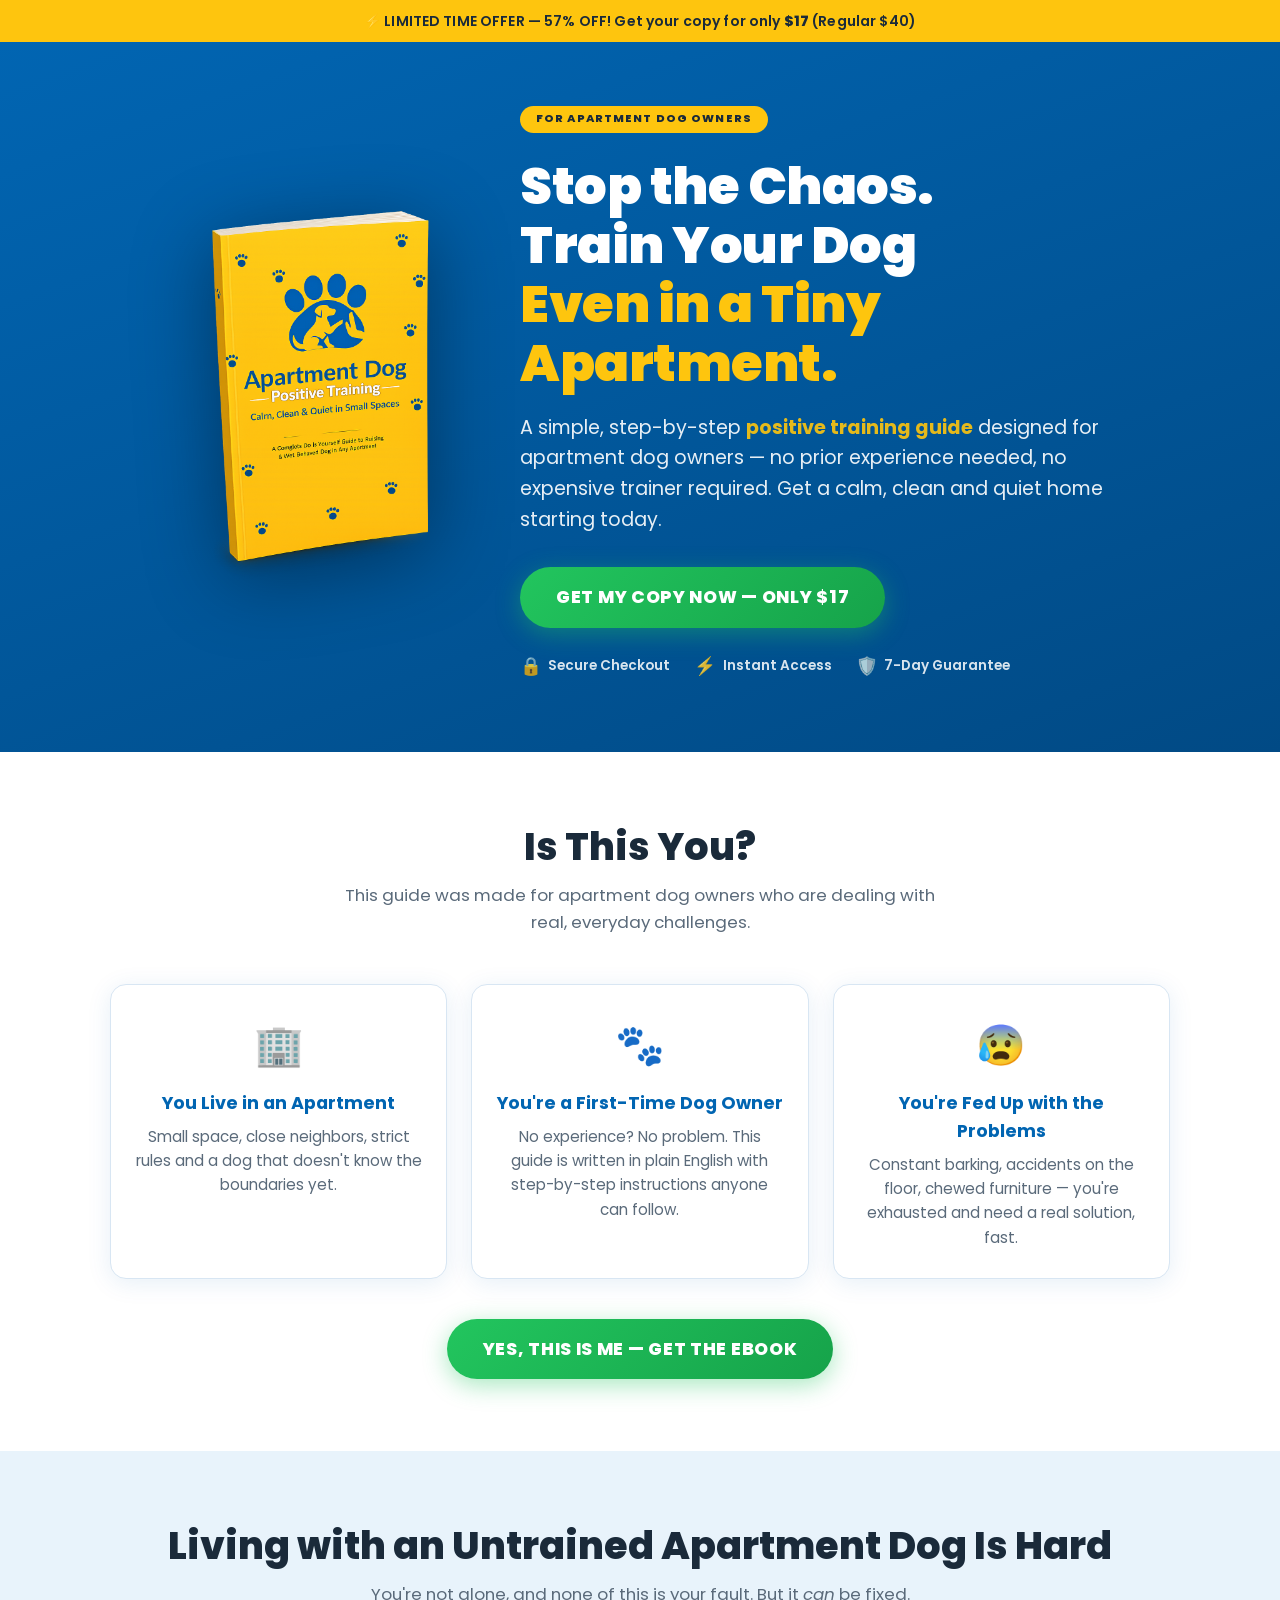
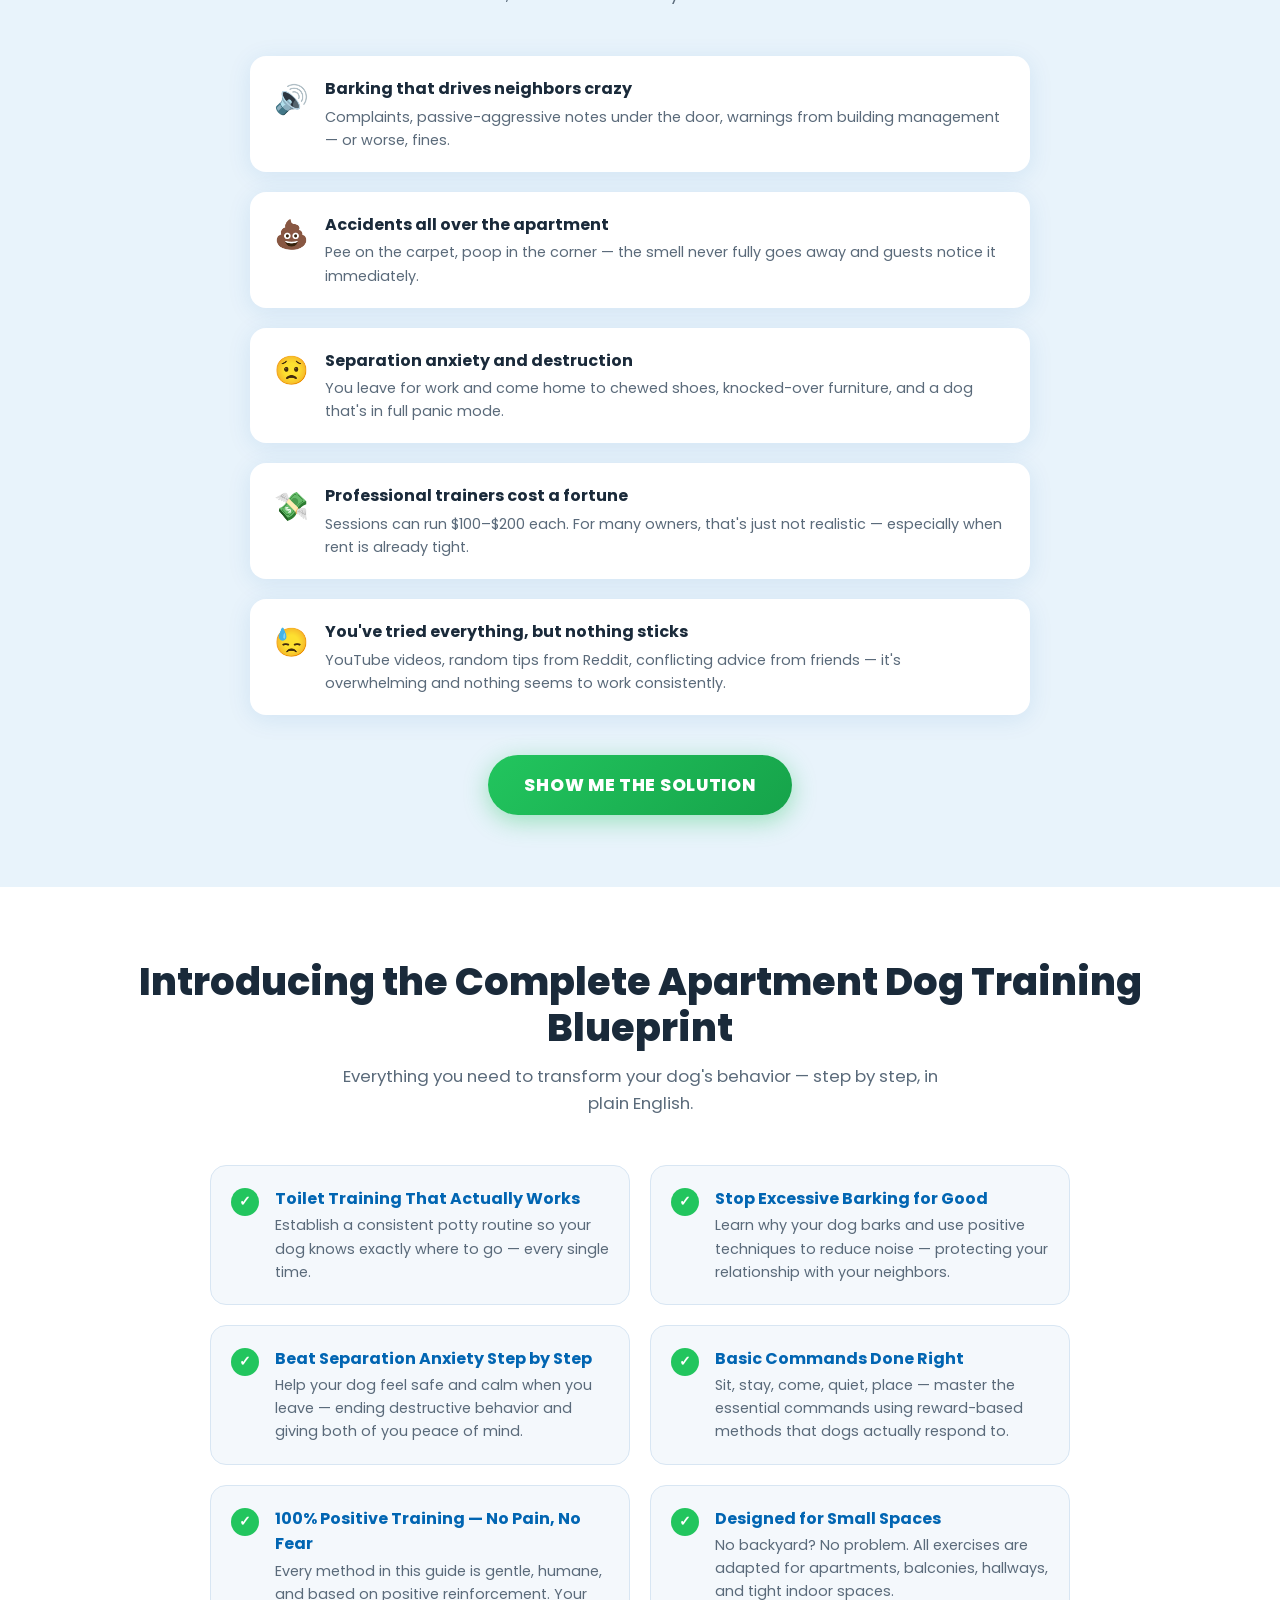
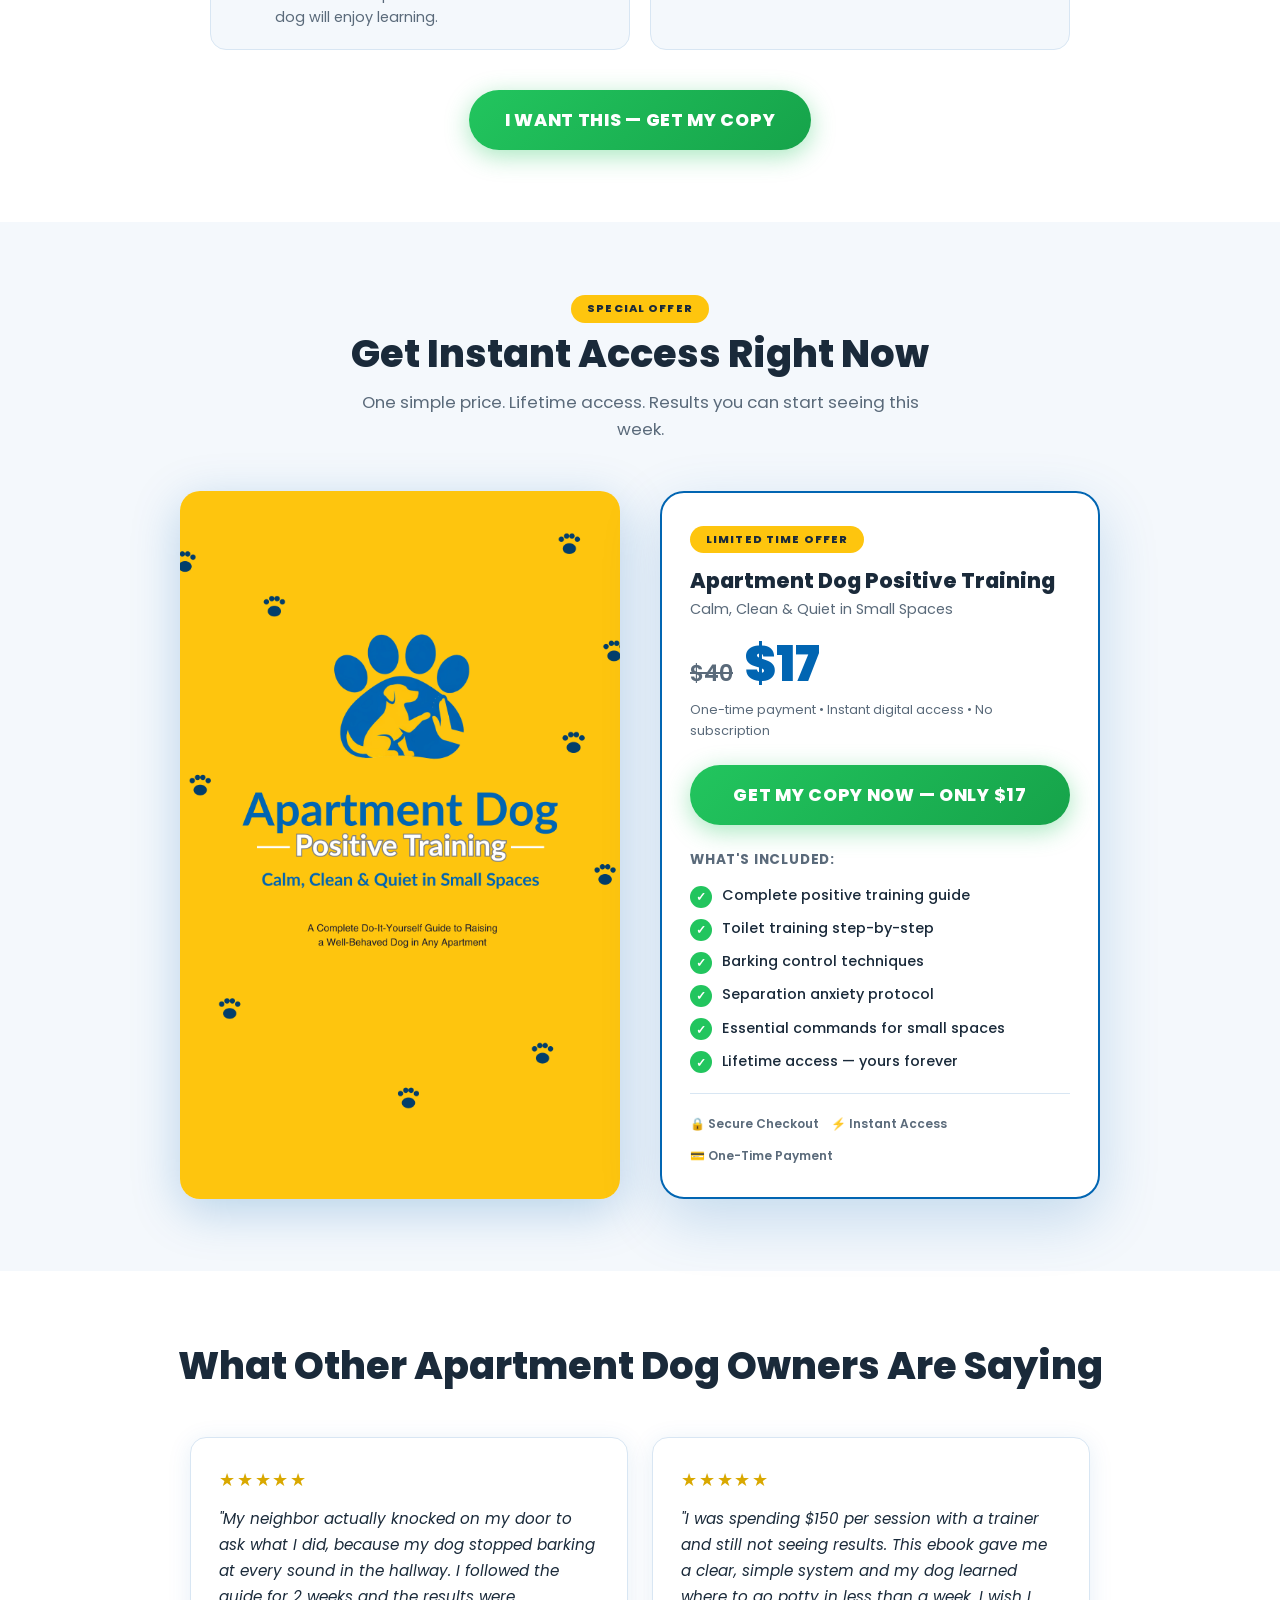
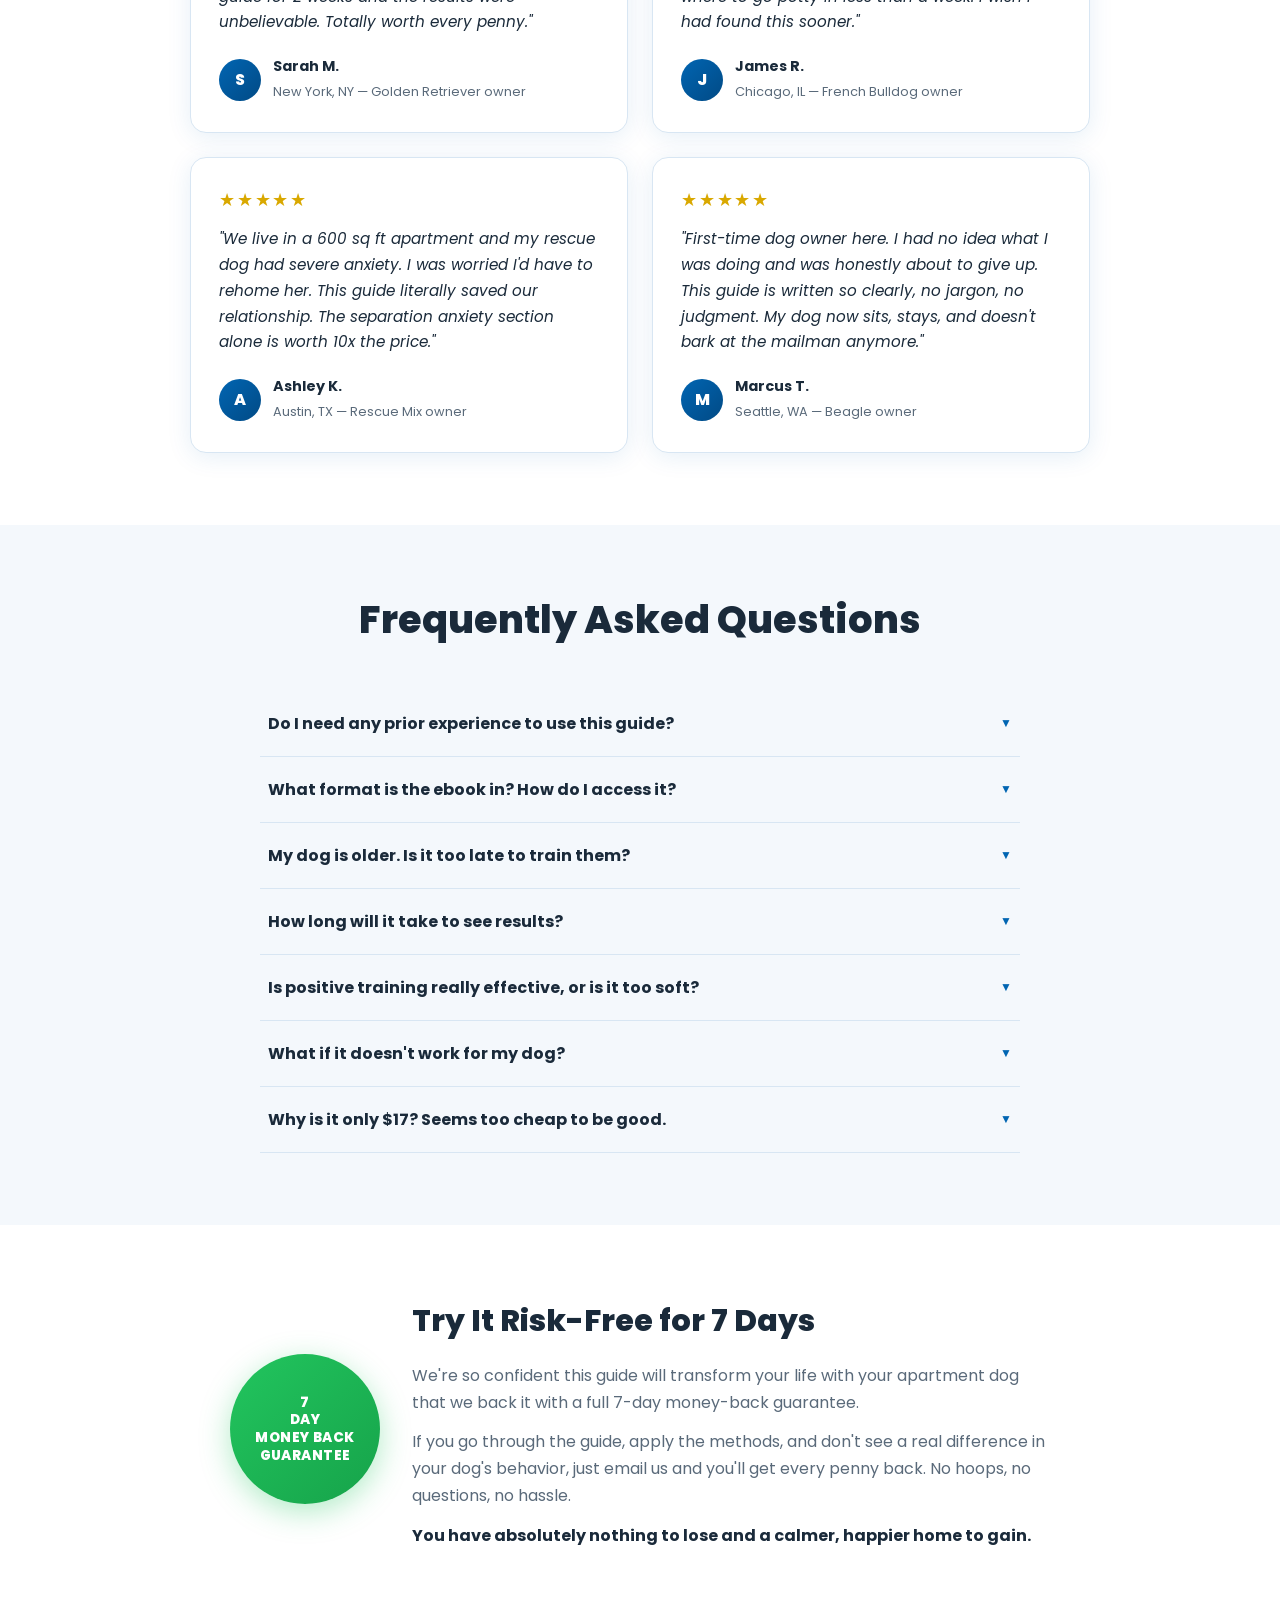
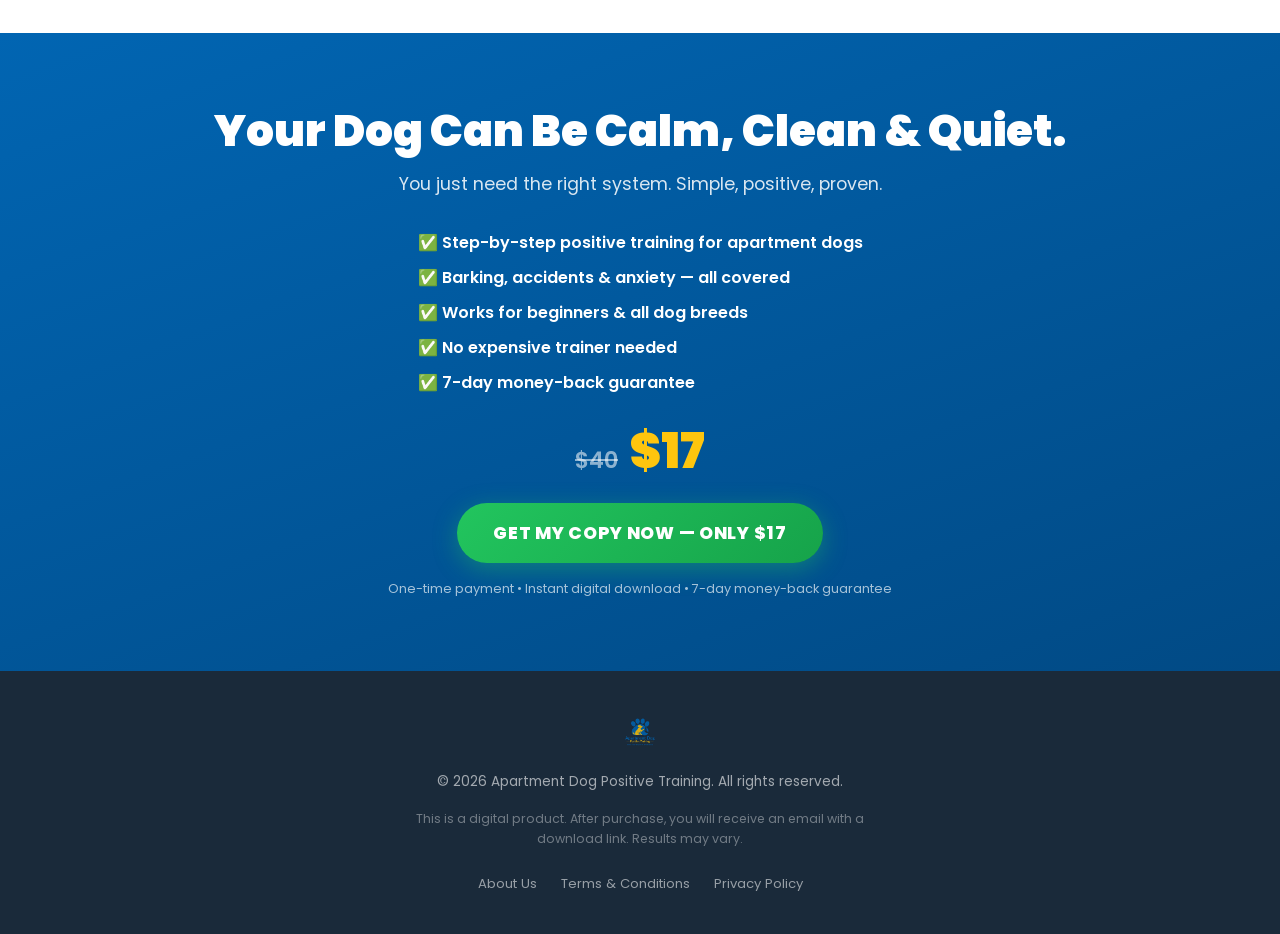
==== index.html @ 8977d042 "Initial commit: landing page Apartment Dog Positive Training - index.html com 13 seções (hero, probl" ====
<!DOCTYPE html>
<html lang="en">
  <head>
    <meta charset="UTF-8" />
    <meta name="viewport" content="width=device-width, initial-scale=1.0" />
    <title>Apartment Dog Positive Training — Calm, Clean & Quiet in Small Spaces</title>
    <meta name="description" content="Step-by-step positive training guide for apartment dog owners. Stop barking, accidents & anxiety — no experience or expensive trainer needed. Only $17." />
    <meta name="author" content="Apartment Dog Positive Training" />
    <link rel="icon" type="image/png" href="public/icon_vazio.png" />
    <link rel="apple-touch-icon" href="public/icon_vazio.png" />

    <!-- Open Graph -->
    <meta property="og:site_name" content="Apartment Dog Positive Training" />
    <meta property="og:title" content="Apartment Dog Positive Training — Calm, Clean & Quiet in Small Spaces" />
    <meta property="og:description" content="Train your apartment dog with simple, positive methods. No experience needed. No expensive trainer. Only $17." />
    <meta property="og:type" content="website" />
    <meta property="og:image" content="public/capa_ebook.png" />

    <!-- Twitter Card -->
    <meta name="twitter:card" content="summary_large_image" />
    <meta name="twitter:title" content="Apartment Dog Positive Training — Calm, Clean & Quiet in Small Spaces" />
    <meta name="twitter:description" content="Train your apartment dog with simple, positive methods. No experience needed. No expensive trainer. Only $17." />
    <meta name="twitter:image" content="public/capa_ebook.png" />

    <!-- Google Fonts -->
    <link rel="preconnect" href="https://fonts.googleapis.com" />
    <link rel="preconnect" href="https://fonts.gstatic.com" crossorigin />
    <link href="https://fonts.googleapis.com/css2?family=Poppins:wght@400;500;600;700;800;900&display=swap" rel="stylesheet" />

    <link rel="stylesheet" href="css/style.css" />
  </head>
  <body>

    <!-- ===== TOP BAR ===== -->
    <div class="top-bar">
      ⚡ LIMITED TIME OFFER &mdash; 57% OFF! Get your copy for only <strong>$17</strong> (Regular $40)
    </div>

    <!-- ===== HEADER ===== -->
    <header class="site-header" style="display: none;">
      <div class="container">
        <img src="public/logo_vazia.png" alt="Apartment Dog Positive Training" class="site-logo" />
      </div>
    </header>

    <!-- ===== HERO ===== -->
    <section class="hero-section">
      <div class="container hero-inner fade-in">
        <div class="hero-cover">
          <img src="public/livro_apartment_adestrador.png" alt="Apartment Dog Positive Training Ebook" class="hero-book-img" />
        </div>
        <div class="hero-content">
          <div class="badge">For Apartment Dog Owners</div>
          <h1 class="hero-title">
            Stop the Chaos.<br />Train Your Dog<br />
            <span class="highlight-yellow">Even in a Tiny Apartment.</span>
          </h1>
          <p class="hero-subtitle">
            A simple, step-by-step <strong>positive training guide</strong> designed for apartment dog owners —
            no prior experience needed, no expensive trainer required.
            Get a calm, clean and quiet home starting today.
          </p>
          <a href="#offer" class="cta-button pulse" onclick="scrollToOffer(event)">
            GET MY COPY NOW &mdash; ONLY $17
          </a>
          <div class="trust-badges">
            <div class="trust-item">
              <span class="trust-icon">🔒</span>
              <span>Secure Checkout</span>
            </div>
            <div class="trust-item">
              <span class="trust-icon">⚡</span>
              <span>Instant Access</span>
            </div>
            <div class="trust-item">
              <span class="trust-icon">🛡️</span>
              <span>7-Day Guarantee</span>
            </div>
          </div>
        </div>
      </div>
    </section>

    <!-- ===== WHO IS THIS FOR ===== -->
    <section class="section-white">
      <div class="container">
        <div class="section-header fade-in">
          <h2 class="section-title">Is This You?</h2>
          <p class="section-subtitle">This guide was made for apartment dog owners who are dealing with real, everyday challenges.</p>
        </div>
        <div class="cards-grid fade-in">
          <div class="solution-card">
            <div class="card-icon">🏢</div>
            <h3>You Live in an Apartment</h3>
            <p>Small space, close neighbors, strict rules and a dog that doesn't know the boundaries yet.</p>
          </div>
          <div class="solution-card">
            <div class="card-icon">🐾</div>
            <h3>You're a First-Time Dog Owner</h3>
            <p>No experience? No problem. This guide is written in plain English with step-by-step instructions anyone can follow.</p>
          </div>
          <div class="solution-card">
            <div class="card-icon">😰</div>
            <h3>You're Fed Up with the Problems</h3>
            <p>Constant barking, accidents on the floor, chewed furniture — you're exhausted and need a real solution, fast.</p>
          </div>
        </div>
        <div class="text-center fade-in" style="margin-top: 2.5rem;">
          <a href="#offer" class="cta-button" onclick="scrollToOffer(event)">YES, THIS IS ME — GET THE EBOOK</a>
        </div>
      </div>
    </section>

    <!-- ===== THE PROBLEM ===== -->
    <section class="section-blue-light">
      <div class="container">
        <div class="section-header fade-in">
          <h2 class="section-title">Living with an Untrained Apartment Dog Is Hard</h2>
          <p class="section-subtitle">You're not alone, and none of this is your fault. But it <em>can</em> be fixed.</p>
        </div>
        <div class="problem-list fade-in">
          <div class="problem-item">
            <span class="problem-icon">🔊</span>
            <div>
              <strong>Barking that drives neighbors crazy</strong>
              <p>Complaints, passive-aggressive notes under the door, warnings from building management — or worse, fines.</p>
            </div>
          </div>
          <div class="problem-item">
            <span class="problem-icon">💩</span>
            <div>
              <strong>Accidents all over the apartment</strong>
              <p>Pee on the carpet, poop in the corner — the smell never fully goes away and guests notice it immediately.</p>
            </div>
          </div>
          <div class="problem-item">
            <span class="problem-icon">😟</span>
            <div>
              <strong>Separation anxiety and destruction</strong>
              <p>You leave for work and come home to chewed shoes, knocked-over furniture, and a dog that's in full panic mode.</p>
            </div>
          </div>
          <div class="problem-item">
            <span class="problem-icon">💸</span>
            <div>
              <strong>Professional trainers cost a fortune</strong>
              <p>Sessions can run $100–$200 each. For many owners, that's just not realistic — especially when rent is already tight.</p>
            </div>
          </div>
          <div class="problem-item">
            <span class="problem-icon">😓</span>
            <div>
              <strong>You've tried everything, but nothing sticks</strong>
              <p>YouTube videos, random tips from Reddit, conflicting advice from friends — it's overwhelming and nothing seems to work consistently.</p>
            </div>
          </div>
        </div>
        <div class="text-center fade-in" style="margin-top: 2.5rem;">
          <a href="#offer" class="cta-button" onclick="scrollToOffer(event)">SHOW ME THE SOLUTION</a>
        </div>
      </div>
    </section>

    <!-- ===== THE SOLUTION ===== -->
    <section class="section-white">
      <div class="container">
        <div class="section-header fade-in">
          <h2 class="section-title">Introducing the Complete Apartment Dog Training Blueprint</h2>
          <p class="section-subtitle">Everything you need to transform your dog's behavior — step by step, in plain English.</p>
        </div>
        <div class="solution-grid fade-in">
          <div class="solution-feature">
            <div class="check-icon">✓</div>
            <div>
              <strong>Toilet Training That Actually Works</strong>
              <p>Establish a consistent potty routine so your dog knows exactly where to go — every single time.</p>
            </div>
          </div>
          <div class="solution-feature">
            <div class="check-icon">✓</div>
            <div>
              <strong>Stop Excessive Barking for Good</strong>
              <p>Learn why your dog barks and use positive techniques to reduce noise — protecting your relationship with your neighbors.</p>
            </div>
          </div>
          <div class="solution-feature">
            <div class="check-icon">✓</div>
            <div>
              <strong>Beat Separation Anxiety Step by Step</strong>
              <p>Help your dog feel safe and calm when you leave — ending destructive behavior and giving both of you peace of mind.</p>
            </div>
          </div>
          <div class="solution-feature">
            <div class="check-icon">✓</div>
            <div>
              <strong>Basic Commands Done Right</strong>
              <p>Sit, stay, come, quiet, place — master the essential commands using reward-based methods that dogs actually respond to.</p>
            </div>
          </div>
          <div class="solution-feature">
            <div class="check-icon">✓</div>
            <div>
              <strong>100% Positive Training — No Pain, No Fear</strong>
              <p>Every method in this guide is gentle, humane, and based on positive reinforcement. Your dog will enjoy learning.</p>
            </div>
          </div>
          <div class="solution-feature">
            <div class="check-icon">✓</div>
            <div>
              <strong>Designed for Small Spaces</strong>
              <p>No backyard? No problem. All exercises are adapted for apartments, balconies, hallways, and tight indoor spaces.</p>
            </div>
          </div>
        </div>
        <div class="text-center fade-in" style="margin-top: 2.5rem;">
          <a href="#offer" class="cta-button" onclick="scrollToOffer(event)">I WANT THIS — GET MY COPY</a>
        </div>
      </div>
    </section>

    <!-- ===== PRICING SECTION ===== -->
    <section class="section-cream" id="offer">
      <div class="container">
        <div class="section-header fade-in">
          <div class="badge">Special Offer</div>
          <h2 class="section-title">Get Instant Access Right Now</h2>
          <p class="section-subtitle">One simple price. Lifetime access. Results you can start seeing this week.</p>
        </div>
        <div class="pricing-layout fade-in">
          <!-- Ebook cover -->
          <div class="pricing-cover">
            <img src="public/capa_ebook.png" alt="Apartment Dog Positive Training Ebook Cover" class="ebook-cover-img" />
          </div>
          <!-- Price card -->
          <div class="price-card featured">
            <div class="badge" style="margin-bottom: 1rem;">Limited Time Offer</div>
            <h3 class="price-card-title">Apartment Dog Positive Training</h3>
            <p class="price-card-subtitle">Calm, Clean &amp; Quiet in Small Spaces</p>
            <div class="price-display">
              <span class="price-original">$40</span>
              <span class="price-current">$17</span>
            </div>
            <p class="price-note">One-time payment &bull; Instant digital access &bull; No subscription</p>
            <a href="https://pay.hotmart.com/L105259103G?checkoutMode=10" target="_blank" rel="noopener" class="cta-button cta-full">
              GET MY COPY NOW &mdash; ONLY $17
            </a>
            <div class="price-includes">
              <p class="includes-title">What's included:</p>
              <ul class="includes-list">
                <li><span class="check-icon small">✓</span> Complete positive training guide</li>
                <li><span class="check-icon small">✓</span> Toilet training step-by-step</li>
                <li><span class="check-icon small">✓</span> Barking control techniques</li>
                <li><span class="check-icon small">✓</span> Separation anxiety protocol</li>
                <li><span class="check-icon small">✓</span> Essential commands for small spaces</li>
                <li><span class="check-icon small">✓</span> Lifetime access — yours forever</li>
              </ul>
            </div>
            <div class="price-seals">
              <div class="seal-item">🔒 Secure Checkout</div>
              <div class="seal-item">⚡ Instant Access</div>
              <div class="seal-item">💳 One-Time Payment</div>
            </div>
          </div>
        </div>
      </div>
    </section>

    <!-- ===== TESTIMONIALS ===== -->
    <section class="section-white">
      <div class="container">
        <div class="section-header fade-in">
          <h2 class="section-title">What Other Apartment Dog Owners Are Saying</h2>
        </div>
        <div class="testimonials-grid fade-in">
          <div class="testimonial-card">
            <div class="testimonial-stars">★★★★★</div>
            <p class="testimonial-text">"My neighbor actually knocked on my door to ask what I did, because my dog stopped barking at every sound in the hallway. I followed the guide for 2 weeks and the results were unbelievable. Totally worth every penny."</p>
            <div class="testimonial-author">
              <div class="testimonial-avatar">S</div>
              <div>
                <strong>Sarah M.</strong>
                <span>New York, NY — Golden Retriever owner</span>
              </div>
            </div>
          </div>
          <div class="testimonial-card">
            <div class="testimonial-stars">★★★★★</div>
            <p class="testimonial-text">"I was spending $150 per session with a trainer and still not seeing results. This ebook gave me a clear, simple system and my dog learned where to go potty in less than a week. I wish I had found this sooner."</p>
            <div class="testimonial-author">
              <div class="testimonial-avatar">J</div>
              <div>
                <strong>James R.</strong>
                <span>Chicago, IL — French Bulldog owner</span>
              </div>
            </div>
          </div>
          <div class="testimonial-card">
            <div class="testimonial-stars">★★★★★</div>
            <p class="testimonial-text">"We live in a 600 sq ft apartment and my rescue dog had severe anxiety. I was worried I'd have to rehome her. This guide literally saved our relationship. The separation anxiety section alone is worth 10x the price."</p>
            <div class="testimonial-author">
              <div class="testimonial-avatar">A</div>
              <div>
                <strong>Ashley K.</strong>
                <span>Austin, TX — Rescue Mix owner</span>
              </div>
            </div>
          </div>
          <div class="testimonial-card">
            <div class="testimonial-stars">★★★★★</div>
            <p class="testimonial-text">"First-time dog owner here. I had no idea what I was doing and was honestly about to give up. This guide is written so clearly, no jargon, no judgment. My dog now sits, stays, and doesn't bark at the mailman anymore."</p>
            <div class="testimonial-author">
              <div class="testimonial-avatar">M</div>
              <div>
                <strong>Marcus T.</strong>
                <span>Seattle, WA — Beagle owner</span>
              </div>
            </div>
          </div>
        </div>
      </div>
    </section>

    <!-- ===== FAQ ===== -->
    <section class="section-cream">
      <div class="container">
        <div class="section-header fade-in">
          <h2 class="section-title">Frequently Asked Questions</h2>
        </div>
        <div class="faq-list fade-in">

          <div class="faq-item">
            <button class="faq-question" aria-expanded="false">
              Do I need any prior experience to use this guide?
              <span class="faq-arrow">▼</span>
            </button>
            <div class="faq-answer">
              <p>Not at all. This guide was specifically designed for beginners. Every method is explained step by step, in plain English, with no technical jargon. If you can follow a recipe, you can follow this guide.</p>
            </div>
          </div>

          <div class="faq-item">
            <button class="faq-question" aria-expanded="false">
              What format is the ebook in? How do I access it?
              <span class="faq-arrow">▼</span>
            </button>
            <div class="faq-answer">
              <p>The ebook is a PDF file. After your purchase, you'll receive an email with a download link for instant access. You can read it on any device — phone, tablet, or computer — and even print it out if you prefer.</p>
            </div>
          </div>

          <div class="faq-item">
            <button class="faq-question" aria-expanded="false">
              My dog is older. Is it too late to train them?
              <span class="faq-arrow">▼</span>
            </button>
            <div class="faq-answer">
              <p>The saying "you can't teach an old dog new tricks" is a myth. Dogs of all ages can learn new behaviors with consistent, positive training. The methods in this guide work for puppies and adult dogs alike.</p>
            </div>
          </div>

          <div class="faq-item">
            <button class="faq-question" aria-expanded="false">
              How long will it take to see results?
              <span class="faq-arrow">▼</span>
            </button>
            <div class="faq-answer">
              <p>Many owners notice changes within the first week of consistent practice. Full behavioral changes typically happen over 2–4 weeks. Every dog is different, but the structured approach in this guide gives you the fastest path to results.</p>
            </div>
          </div>

          <div class="faq-item">
            <button class="faq-question" aria-expanded="false">
              Is positive training really effective, or is it too soft?
              <span class="faq-arrow">▼</span>
            </button>
            <div class="faq-answer">
              <p>Positive reinforcement is actually the most research-backed approach to dog training. It builds real, lasting behaviors — not fear-based compliance. Dogs trained this way are happier, more confident, and have stronger bonds with their owners.</p>
            </div>
          </div>

          <div class="faq-item">
            <button class="faq-question" aria-expanded="false">
              What if it doesn't work for my dog?
              <span class="faq-arrow">▼</span>
            </button>
            <div class="faq-answer">
              <p>We stand fully behind this guide. If you follow the methods and aren't satisfied within 7 days of your purchase, we'll give you a full refund — no questions asked. Zero risk on your end.</p>
            </div>
          </div>

          <div class="faq-item">
            <button class="faq-question" aria-expanded="false">
              Why is it only $17? Seems too cheap to be good.
              <span class="faq-arrow">▼</span>
            </button>
            <div class="faq-answer">
              <p>Great question. We believe every dog owner should have access to quality training guidance — not just those who can afford $150/hour trainers. The knowledge in this guide is the same. The low price is intentional, and it won't last forever.</p>
            </div>
          </div>

        </div>
      </div>
    </section>

    <!-- ===== GUARANTEE ===== -->
    <section class="section-white guarantee-section">
      <div class="container">
        <div class="guarantee-inner fade-in">
          <div class="guarantee-seal">
            <span class="guarantee-seal-text">7<br />Day<br />Money Back<br />Guarantee</span>
          </div>
          <div class="guarantee-text">
            <h2>Try It Risk-Free for 7 Days</h2>
            <p>
              We're so confident this guide will transform your life with your apartment dog that we back it with a full 7-day money-back guarantee.
            </p>
            <p>
              If you go through the guide, apply the methods, and don't see a real difference in your dog's behavior, just email us and you'll get every penny back. No hoops, no questions, no hassle.
            </p>
            <p><strong>You have absolutely nothing to lose and a calmer, happier home to gain.</strong></p>
          </div>
        </div>
      </div>
    </section>

    <!-- ===== FINAL CTA ===== -->
    <section class="section-hero-gradient final-cta-section">
      <div class="container text-center fade-in">
        <h2 class="final-cta-title">Your Dog Can Be Calm, Clean &amp; Quiet.</h2>
        <p class="final-cta-subtitle">You just need the right system. Simple, positive, proven.</p>
        <ul class="final-cta-list">
          <li>✅ Step-by-step positive training for apartment dogs</li>
          <li>✅ Barking, accidents &amp; anxiety — all covered</li>
          <li>✅ Works for beginners &amp; all dog breeds</li>
          <li>✅ No expensive trainer needed</li>
          <li>✅ 7-day money-back guarantee</li>
        </ul>
        <div class="final-price">
          <span class="price-original white">$40</span>
          <span class="price-current white">$17</span>
        </div>
        <a href="#" class="cta-button pulse">
          GET MY COPY NOW &mdash; ONLY $17
        </a>
        <p class="final-disclaimer">One-time payment &bull; Instant digital download &bull; 7-day money-back guarantee</p>
      </div>
    </section>

    <!-- ===== FOOTER ===== -->
    <footer class="site-footer">
      <div class="container footer-inner">
        <img src="public/logo_vazia.png" alt="Apartment Dog Positive Training" class="footer-logo" />
        <p class="footer-copy">&copy; 2026 Apartment Dog Positive Training. All rights reserved.</p>
        <p class="footer-note">This is a digital product. After purchase, you will receive an email with a download link. Results may vary.</p>
        <nav class="footer-links">
          <a href="about/index.html">About Us</a>
          <a href="terms/index.html">Terms &amp; Conditions</a>
          <a href="privacy/index.html">Privacy Policy</a>
        </nav>
      </div>
    </footer>

    <script src="js/script.js"></script>
  </body>
</html>
---- css/style.css ----
/* ===========================
   CSS Variables / Design Tokens
   =========================== */
:root {
  --primary: #0165b2;
  --primary-dark: #014a85;
  --primary-light: #e8f3fb;
  --yellow: #fec50e;
  --yellow-dark: #d9a800;
  --white: #ffffff;
  --green: #22c55e;
  --green-dark: #16a34a;
  --text-dark: #1a2a3a;
  --text-muted: #5a6a7a;
  --border: #d8e6f3;
  --cream: #f4f8fc;
  --radius: 1rem;
  --shadow: 0 4px 24px rgba(1, 101, 178, 0.1);
  --shadow-lg: 0 8px 40px rgba(1, 101, 178, 0.18);
}

/* ===========================
   Reset & Base
   =========================== */
*,
*::before,
*::after {
  box-sizing: border-box;
  margin: 0;
  padding: 0;
}

html {
  scroll-behavior: smooth;
}

body {
  font-family: 'Poppins', sans-serif;
  color: var(--text-dark);
  background: var(--white);
  line-height: 1.6;
  overflow-x: hidden;
}

img {
  max-width: 100%;
  display: block;
}

a {
  text-decoration: none;
}

ul {
  list-style: none;
}

/* ===========================
   Container
   =========================== */
.container {
  width: 100%;
  max-width: 1100px;
  margin: 0 auto;
  padding: 0 1.25rem;
}

/* ===========================
   Top Bar
   =========================== */
.top-bar {
  background: var(--yellow);
  color: var(--text-dark);
  text-align: center;
  padding: 0.6rem 1rem;
  font-size: 0.875rem;
  font-weight: 600;
  letter-spacing: 0.01em;
}

.top-bar strong {
  font-weight: 800;
}

/* ===========================
   Header
   =========================== */
.site-header {
  background: var(--white);
  box-shadow: 0 2px 12px rgba(0,0,0,0.07);
  padding: 1rem 0;
  position: sticky;
  top: 0;
  z-index: 100;
}

.site-header .container {
  display: flex;
  align-items: center;
  justify-content: center;
}

.site-logo {
  height: 52px;
  width: auto;
  object-fit: contain;
}

/* ===========================
   Hero Section
   =========================== */
.hero-section {
  background: linear-gradient(160deg, var(--primary) 0%, var(--primary-dark) 100%);
  color: var(--white);
  padding: 4rem 1.25rem 4.5rem;
  text-align: center;
}

.hero-inner {
  max-width: 1000px;
  margin: 0 auto;
  display: flex;
  flex-direction: column;
  align-items: center;
  gap: 2.5rem;
  text-align: center;
}

.hero-cover {
  display: flex;
  justify-content: center;
  flex-shrink: 0;
}

.hero-book-img {
  max-width: 280px;
  width: 100%;
  filter: drop-shadow(0 16px 40px rgba(0,0,0,0.4));
}

.hero-content {
  display: flex;
  flex-direction: column;
  align-items: center;
}

@media (min-width: 768px) {
  .hero-inner {
    flex-direction: row;
    text-align: left;
    align-items: center;
  }

  .hero-content {
    align-items: flex-start;
  }

  .hero-book-img {
    max-width: 320px;
  }

  .hero-subtitle {
    margin: 0 0 2rem;
  }

  .trust-badges {
    justify-content: flex-start;
  }
}

.hero-title {
  font-size: clamp(2rem, 5vw, 3.2rem);
  font-weight: 900;
  line-height: 1.15;
  margin: 1rem 0 1.25rem;
  letter-spacing: -0.5px;
}

.highlight-yellow {
  color: var(--yellow);
}

.hero-subtitle {
  font-size: clamp(1rem, 2.5vw, 1.2rem);
  font-weight: 400;
  opacity: 0.9;
  max-width: 600px;
  margin: 0 auto 2rem;
}

.hero-subtitle strong {
  color: var(--yellow);
}

/* ===========================
   Badge
   =========================== */
.badge {
  display: inline-block;
  background: var(--yellow);
  color: var(--text-dark);
  font-size: 0.7rem;
  font-weight: 800;
  text-transform: uppercase;
  letter-spacing: 0.1em;
  padding: 0.3rem 1rem;
  border-radius: 999px;
  margin-bottom: 0.5rem;
}

/* ===========================
   CTA Button
   =========================== */
.cta-button {
  display: inline-block;
  background: linear-gradient(135deg, var(--green), var(--green-dark));
  color: var(--white);
  font-family: 'Poppins', sans-serif;
  font-size: clamp(0.9rem, 2vw, 1.1rem);
  font-weight: 800;
  text-transform: uppercase;
  letter-spacing: 0.04em;
  padding: 1rem 2.25rem;
  border-radius: 999px;
  border: none;
  cursor: pointer;
  transition: transform 0.25s ease, box-shadow 0.25s ease;
  box-shadow: 0 6px 24px rgba(34, 197, 94, 0.4);
}

.cta-button:hover {
  transform: translateY(-2px) scale(1.03);
  box-shadow: 0 10px 32px rgba(34, 197, 94, 0.5);
}

.cta-button:active {
  transform: scale(0.98);
}

.cta-full {
  display: block;
  text-align: center;
  width: 100%;
}

/* Pulse animation for main CTA */
@keyframes pulse-glow {
  0%, 100% { box-shadow: 0 6px 24px rgba(34, 197, 94, 0.4); }
  50% { box-shadow: 0 6px 36px rgba(34, 197, 94, 0.7); }
}

.pulse {
  animation: pulse-glow 2.2s ease-in-out infinite;
}

/* ===========================
   Trust Badges
   =========================== */
.trust-badges {
  display: flex;
  justify-content: center;
  gap: 1.5rem;
  flex-wrap: wrap;
  margin-top: 1.5rem;
  opacity: 0.85;
}

.trust-item {
  display: flex;
  align-items: center;
  gap: 0.4rem;
  font-size: 0.85rem;
  font-weight: 600;
  color: var(--white);
}

.trust-icon {
  font-size: 1.1rem;
}

/* ===========================
   Section Utilities
   =========================== */
.section-white {
  padding: 4.5rem 1.25rem;
  background: var(--white);
}

.section-cream {
  padding: 4.5rem 1.25rem;
  background: var(--cream);
}

.section-blue-light {
  padding: 4.5rem 1.25rem;
  background: var(--primary-light);
}

.section-hero-gradient {
  background: linear-gradient(160deg, var(--primary) 0%, var(--primary-dark) 100%);
  color: var(--white);
  padding: 4.5rem 1.25rem;
}

.section-header {
  text-align: center;
  margin-bottom: 3rem;
}

.section-title {
  font-size: clamp(1.6rem, 4vw, 2.4rem);
  font-weight: 800;
  line-height: 1.2;
  margin-bottom: 0.75rem;
  color: var(--text-dark);
}

.section-hero-gradient .section-title,
.section-hero-gradient h2 {
  color: var(--white);
}

.section-subtitle {
  font-size: 1.05rem;
  color: var(--text-muted);
  max-width: 600px;
  margin: 0 auto;
}

.text-center {
  text-align: center;
}

/* ===========================
   Who Is This For — Cards Grid
   =========================== */
.cards-grid {
  display: grid;
  grid-template-columns: 1fr;
  gap: 1.5rem;
}

.solution-card {
  background: var(--white);
  border: 1px solid var(--border);
  border-radius: var(--radius);
  padding: 1.75rem 1.5rem;
  text-align: center;
  box-shadow: var(--shadow);
  transition: transform 0.25s ease, box-shadow 0.25s ease;
}

.solution-card:hover {
  transform: translateY(-4px);
  box-shadow: var(--shadow-lg);
}

.card-icon {
  font-size: 2.5rem;
  margin-bottom: 0.75rem;
}

.solution-card h3 {
  font-size: 1.1rem;
  font-weight: 700;
  margin-bottom: 0.5rem;
  color: var(--primary);
}

.solution-card p {
  font-size: 0.95rem;
  color: var(--text-muted);
}

/* ===========================
   Problem List
   =========================== */
.problem-list {
  display: flex;
  flex-direction: column;
  gap: 1.25rem;
  max-width: 780px;
  margin: 0 auto;
}

.problem-item {
  display: flex;
  align-items: flex-start;
  gap: 1rem;
  background: var(--white);
  border-radius: var(--radius);
  padding: 1.25rem 1.5rem;
  box-shadow: var(--shadow);
}

.problem-icon {
  font-size: 1.75rem;
  flex-shrink: 0;
  margin-top: 0.1rem;
}

.problem-item strong {
  display: block;
  font-size: 1rem;
  font-weight: 700;
  color: var(--text-dark);
  margin-bottom: 0.25rem;
}

.problem-item p {
  font-size: 0.9rem;
  color: var(--text-muted);
}

/* ===========================
   Solution Features Grid
   =========================== */
.solution-grid {
  display: grid;
  grid-template-columns: 1fr;
  gap: 1.25rem;
  max-width: 860px;
  margin: 0 auto;
}

.solution-feature {
  display: flex;
  align-items: flex-start;
  gap: 1rem;
  padding: 1.25rem;
  background: var(--cream);
  border-radius: var(--radius);
  border: 1px solid var(--border);
}

.check-icon {
  flex-shrink: 0;
  width: 28px;
  height: 28px;
  background: var(--green);
  color: var(--white);
  border-radius: 50%;
  display: flex;
  align-items: center;
  justify-content: center;
  font-size: 0.85rem;
  font-weight: 800;
  margin-top: 0.15rem;
}

.check-icon.small {
  width: 22px;
  height: 22px;
  font-size: 0.75rem;
  flex-shrink: 0;
}

.solution-feature strong {
  display: block;
  font-size: 1rem;
  font-weight: 700;
  color: var(--primary);
  margin-bottom: 0.2rem;
}

.solution-feature p {
  font-size: 0.9rem;
  color: var(--text-muted);
}

/* ===========================
   Pricing Section
   =========================== */
.pricing-layout {
  display: flex;
  flex-direction: column;
  align-items: center;
  gap: 2.5rem;
  max-width: 920px;
  margin: 0 auto;
}

.pricing-cover {
  display: flex;
  justify-content: center;
}

.ebook-cover-img {
  max-width: 300px;
  width: 100%;
  border-radius: 1.25rem;
  box-shadow: 0 12px 48px rgba(1, 101, 178, 0.25);
}

.price-card {
  background: var(--white);
  border: 2px solid var(--border);
  border-radius: calc(var(--radius) * 1.5);
  padding: 2rem 1.75rem;
  width: 100%;
  max-width: 480px;
  box-shadow: var(--shadow-lg);
}

.price-card.featured {
  border-color: var(--primary);
  box-shadow: 0 20px 60px rgba(1, 101, 178, 0.2);
}

.price-card-title {
  font-size: 1.3rem;
  font-weight: 800;
  color: var(--text-dark);
  line-height: 1.2;
  margin-bottom: 0.25rem;
}

.price-card-subtitle {
  font-size: 0.9rem;
  color: var(--text-muted);
  margin-bottom: 1.25rem;
}

.price-display {
  display: flex;
  align-items: baseline;
  gap: 0.75rem;
  margin-bottom: 0.5rem;
}

.price-original {
  font-size: 1.4rem;
  color: var(--text-muted);
  text-decoration: line-through;
  font-weight: 600;
}

.price-original.white {
  color: rgba(255,255,255,0.55);
}

.price-current {
  font-size: 3rem;
  font-weight: 900;
  color: var(--primary);
  line-height: 1;
}

.price-current.white {
  color: var(--yellow);
}

.price-note {
  font-size: 0.8rem;
  color: var(--text-muted);
  margin-bottom: 1.5rem;
}

.price-includes {
  margin-top: 1.5rem;
}

.includes-title {
  font-size: 0.85rem;
  font-weight: 700;
  text-transform: uppercase;
  letter-spacing: 0.06em;
  color: var(--text-muted);
  margin-bottom: 0.75rem;
}

.includes-list {
  display: flex;
  flex-direction: column;
  gap: 0.55rem;
}

.includes-list li {
  display: flex;
  align-items: center;
  gap: 0.6rem;
  font-size: 0.9rem;
  font-weight: 500;
  color: var(--text-dark);
}

.price-seals {
  display: flex;
  gap: 0.75rem;
  flex-wrap: wrap;
  margin-top: 1.25rem;
  padding-top: 1.25rem;
  border-top: 1px solid var(--border);
}

.seal-item {
  font-size: 0.75rem;
  font-weight: 600;
  color: var(--text-muted);
}

/* ===========================
   Testimonials
   =========================== */
.testimonials-grid {
  display: grid;
  grid-template-columns: 1fr;
  gap: 1.5rem;
  max-width: 900px;
  margin: 0 auto;
}

.testimonial-card {
  background: var(--white);
  border: 1px solid var(--border);
  border-radius: var(--radius);
  padding: 1.75rem;
  box-shadow: var(--shadow);
}

.testimonial-stars {
  color: var(--yellow-dark);
  font-size: 1.1rem;
  margin-bottom: 0.75rem;
  letter-spacing: 0.1em;
}

.testimonial-text {
  font-size: 0.95rem;
  color: var(--text-dark);
  line-height: 1.7;
  margin-bottom: 1.25rem;
  font-style: italic;
}

.testimonial-author {
  display: flex;
  align-items: center;
  gap: 0.75rem;
}

.testimonial-avatar {
  width: 42px;
  height: 42px;
  border-radius: 50%;
  background: linear-gradient(135deg, var(--primary), var(--primary-dark));
  color: var(--white);
  font-size: 1rem;
  font-weight: 800;
  display: flex;
  align-items: center;
  justify-content: center;
  flex-shrink: 0;
}

.testimonial-author strong {
  display: block;
  font-size: 0.9rem;
  font-weight: 700;
  color: var(--text-dark);
}

.testimonial-author span {
  font-size: 0.8rem;
  color: var(--text-muted);
}

/* ===========================
   FAQ Accordion
   =========================== */
.faq-list {
  max-width: 760px;
  margin: 0 auto;
}

.faq-item {
  border-bottom: 1px solid var(--border);
  overflow: hidden;
}

.faq-question {
  width: 100%;
  display: flex;
  justify-content: space-between;
  align-items: center;
  padding: 1.25rem 0.5rem;
  background: none;
  border: none;
  cursor: pointer;
  font-family: 'Poppins', sans-serif;
  font-size: 1rem;
  font-weight: 700;
  color: var(--text-dark);
  text-align: left;
  transition: color 0.2s;
  gap: 0.75rem;
}

.faq-question:hover {
  color: var(--primary);
}

.faq-arrow {
  font-size: 0.75rem;
  color: var(--primary);
  transition: transform 0.35s ease;
  flex-shrink: 0;
}

.faq-item.open .faq-arrow {
  transform: rotate(180deg);
}

.faq-answer {
  max-height: 0;
  overflow: hidden;
  transition: max-height 0.4s ease, padding 0.4s ease;
  padding: 0 0.5rem;
}

.faq-answer.open {
  max-height: 400px;
  padding: 0 0.5rem 1.25rem;
}

.faq-answer p {
  font-size: 0.95rem;
  color: var(--text-muted);
  line-height: 1.7;
}

/* ===========================
   Guarantee Section
   =========================== */
.guarantee-section {
  background: var(--white);
}

.guarantee-inner {
  display: flex;
  flex-direction: column;
  align-items: center;
  gap: 2rem;
  max-width: 820px;
  margin: 0 auto;
  text-align: center;
}

.guarantee-seal {
  width: 150px;
  height: 150px;
  background: linear-gradient(135deg, var(--green), var(--green-dark));
  border-radius: 50%;
  display: flex;
  align-items: center;
  justify-content: center;
  flex-shrink: 0;
  box-shadow: 0 8px 30px rgba(34, 197, 94, 0.35);
}

.guarantee-seal-text {
  color: var(--white);
  font-size: 0.85rem;
  font-weight: 800;
  text-align: center;
  text-transform: uppercase;
  line-height: 1.3;
  letter-spacing: 0.03em;
}

.guarantee-text h2 {
  font-size: clamp(1.4rem, 3vw, 1.9rem);
  font-weight: 800;
  margin-bottom: 1rem;
  color: var(--text-dark);
}

.guarantee-text p {
  font-size: 1rem;
  color: var(--text-muted);
  margin-bottom: 0.75rem;
  line-height: 1.7;
}

.guarantee-text strong {
  color: var(--text-dark);
}

/* ===========================
   Final CTA Section
   =========================== */
.final-cta-section {
  text-align: center;
}

.final-cta-title {
  font-size: clamp(1.8rem, 4.5vw, 2.75rem);
  font-weight: 900;
  color: var(--white);
  margin-bottom: 0.75rem;
  line-height: 1.2;
}

.final-cta-subtitle {
  font-size: 1.1rem;
  color: rgba(255,255,255,0.85);
  margin-bottom: 2rem;
}

.final-cta-list {
  list-style: none;
  display: inline-flex;
  flex-direction: column;
  gap: 0.6rem;
  text-align: left;
  margin: 0 auto 2rem;
}

.final-cta-list li {
  font-size: 1rem;
  font-weight: 600;
  color: var(--white);
}

.final-price {
  display: flex;
  align-items: baseline;
  justify-content: center;
  gap: 0.75rem;
  margin-bottom: 1.5rem;
}

.final-disclaimer {
  margin-top: 1rem;
  font-size: 0.8rem;
  color: rgba(255,255,255,0.65);
}

/* ===========================
   Footer
   =========================== */
.site-footer {
  background: var(--text-dark);
  padding: 2.5rem 1.25rem;
}

.footer-inner {
  display: flex;
  flex-direction: column;
  align-items: center;
  gap: 1rem;
  text-align: center;
}

.footer-logo {
  height: 44px;
  width: auto;
  object-fit: contain;
  opacity: 0.85;
}

.footer-copy {
  font-size: 0.85rem;
  color: rgba(255,255,255,0.6);
}

.footer-note {
  font-size: 0.78rem;
  color: rgba(255,255,255,0.38);
  max-width: 480px;
  line-height: 1.6;
}

.footer-links {
  display: flex;
  flex-wrap: wrap;
  justify-content: center;
  gap: 0.5rem 1.5rem;
  margin-top: 0.5rem;
}

.footer-links a {
  font-size: 0.82rem;
  color: rgba(255,255,255,0.55);
  transition: color 0.2s;
}

.footer-links a:hover {
  color: var(--yellow);
}


/* ===========================
   Fade-in Animation
   =========================== */
.fade-in {
  opacity: 0;
  transform: translateY(28px);
  transition: opacity 0.7s ease, transform 0.7s ease;
}

.fade-in.visible {
  opacity: 1;
  transform: translateY(0);
}

/* ===========================
   Responsive — Tablet (≥ 640px)
   =========================== */
@media (min-width: 640px) {
  .cards-grid {
    grid-template-columns: repeat(3, 1fr);
  }

  .solution-grid {
    grid-template-columns: repeat(2, 1fr);
  }

  .testimonials-grid {
    grid-template-columns: repeat(2, 1fr);
  }

  .guarantee-inner {
    flex-direction: row;
    text-align: left;
  }
}

/* ===========================
   Responsive — Desktop (≥ 900px)
   =========================== */
@media (min-width: 900px) {
  .pricing-layout {
    flex-direction: row;
    align-items: stretch;
    justify-content: center;
  }

  .pricing-cover {
    flex: 1;
    display: flex;
    align-items: stretch;
  }

  .ebook-cover-img {
    width: 100%;
    height: 100%;
    max-width: none;
    object-fit: cover;
    border-radius: 1.25rem;
  }

  .price-card {
    flex: 1;
    max-width: 440px;
  }
}

@media (max-width: 639px) {
  .hero-section {
    padding: 3rem 1.25rem 3.5rem;
  }
}
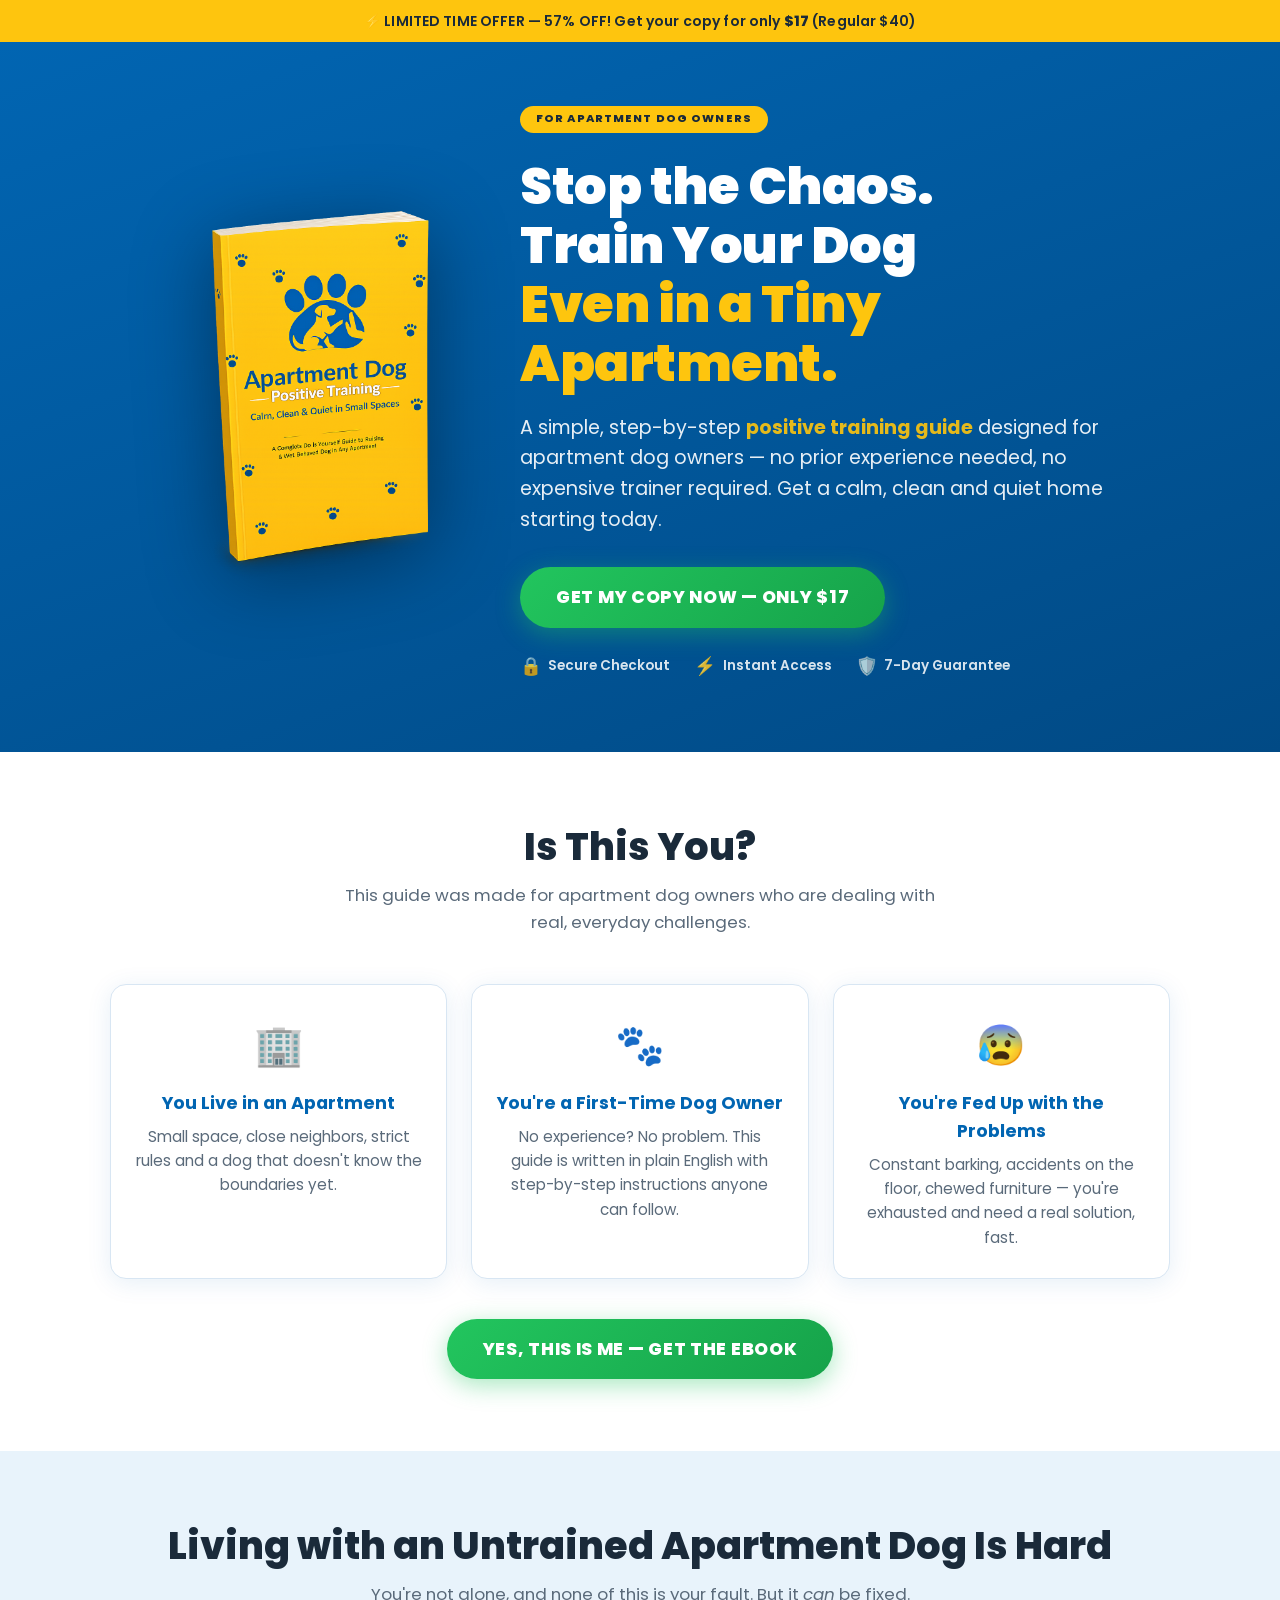
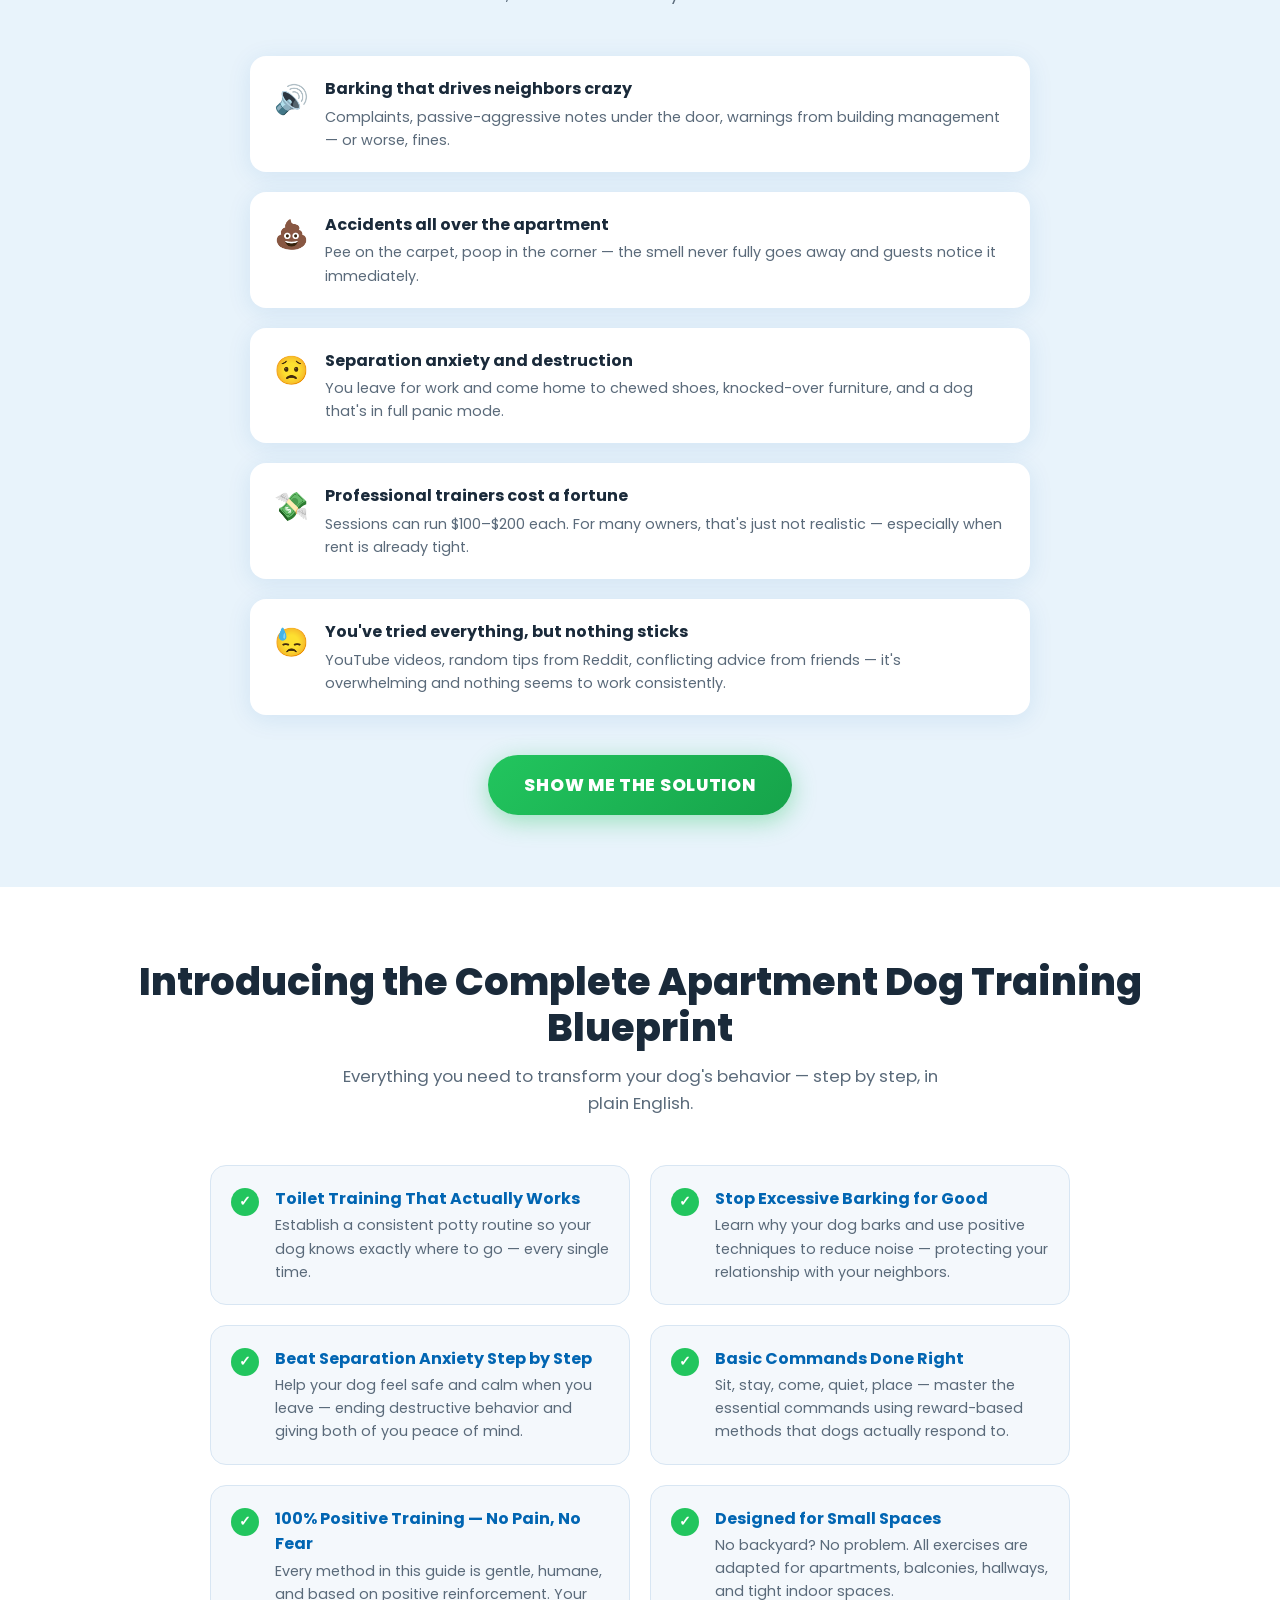
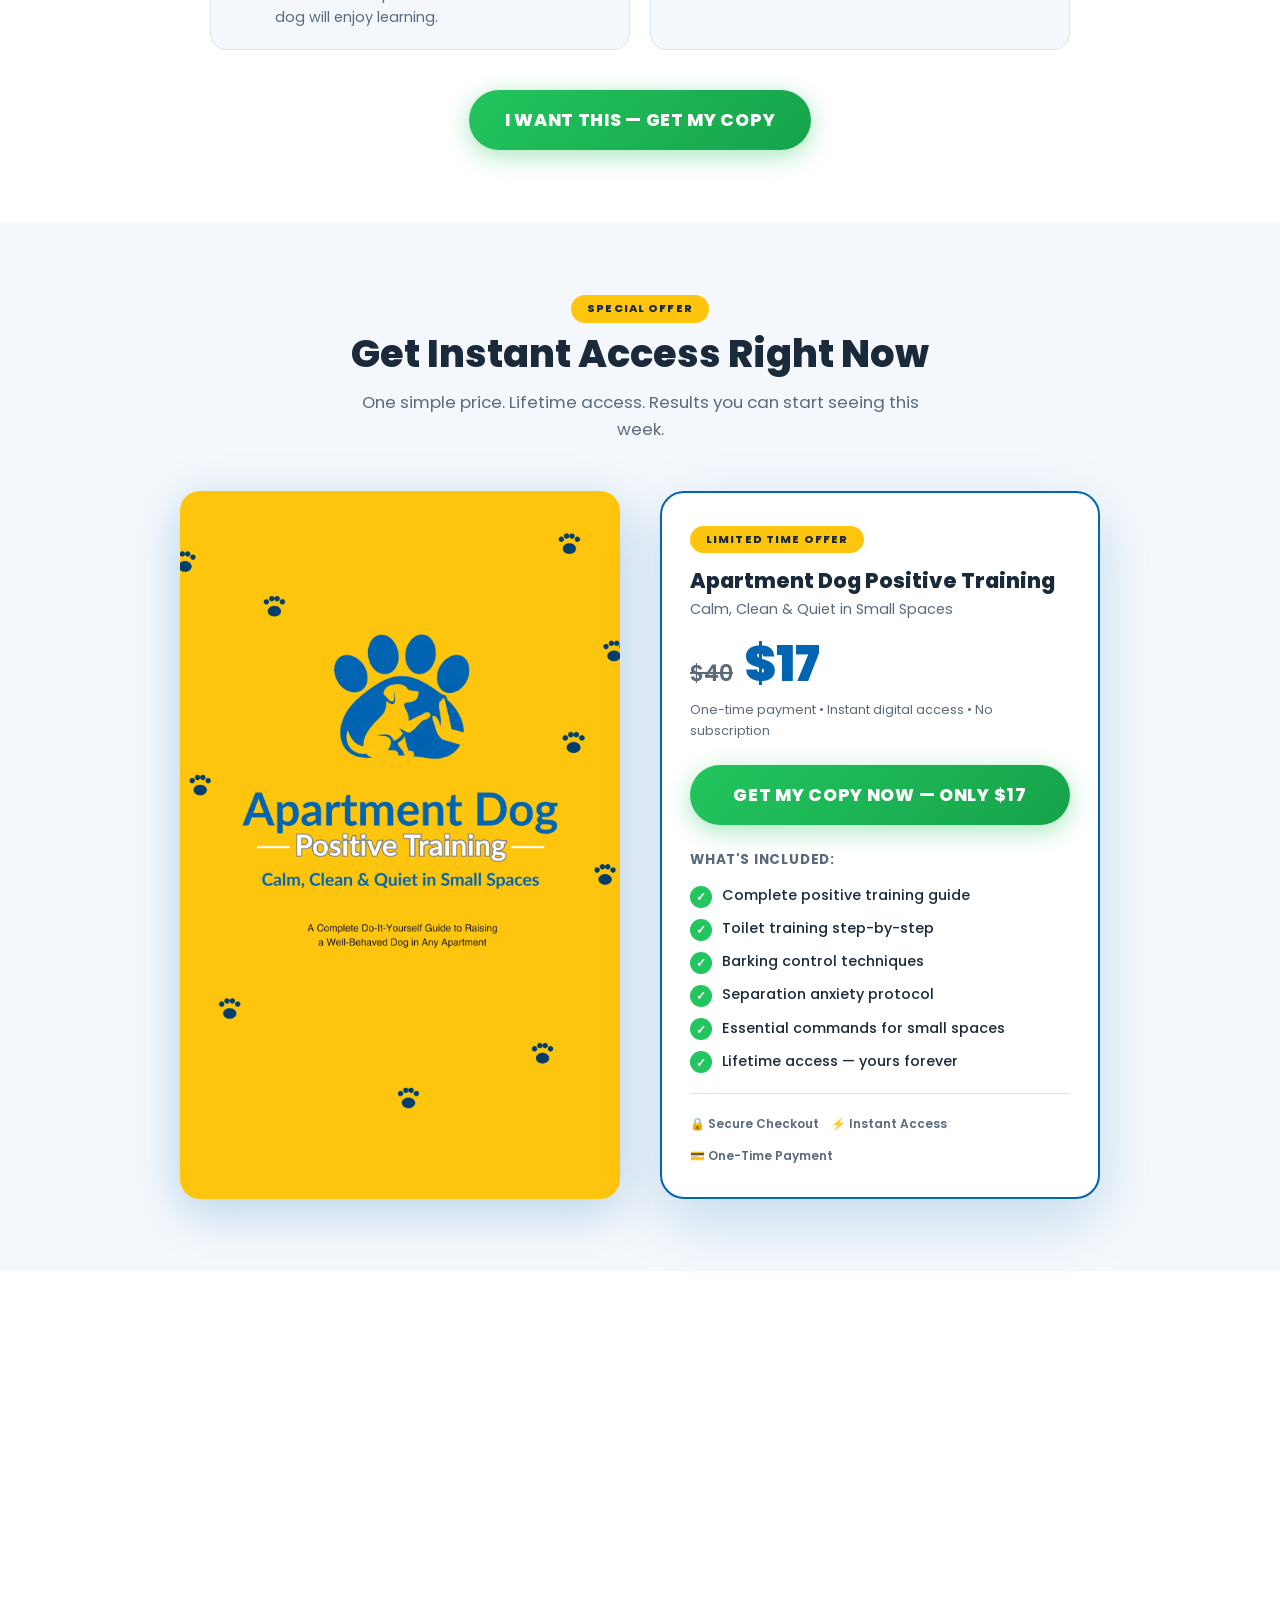
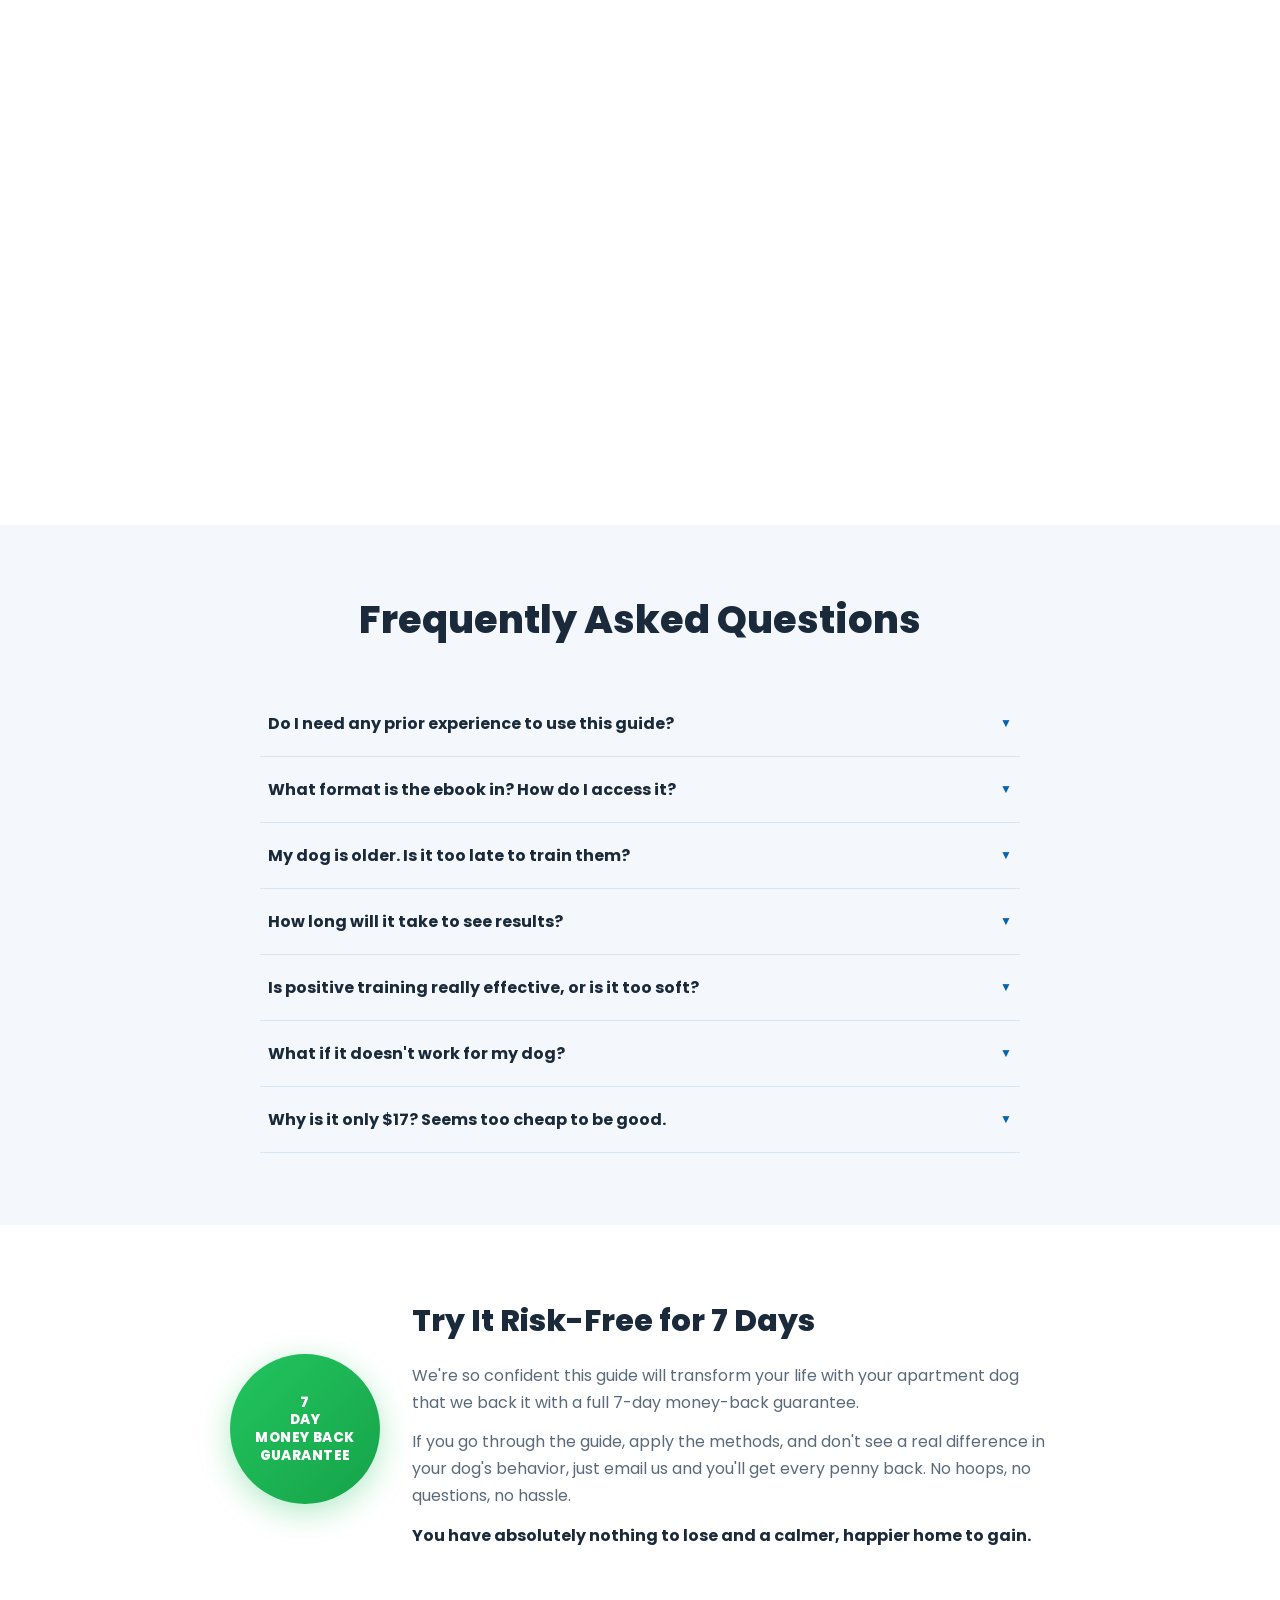
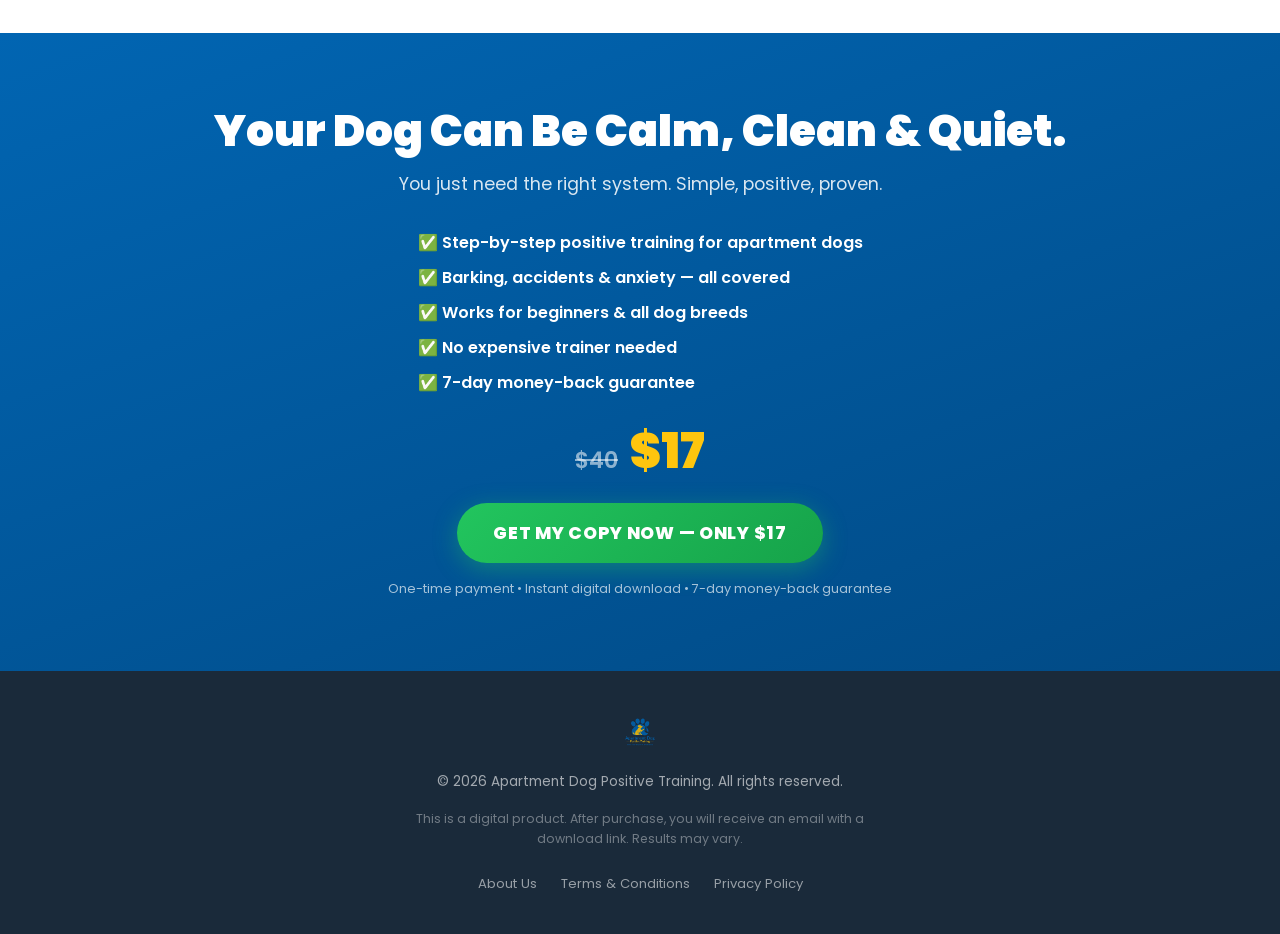
==== commit 88b368e7: "Add Meta Pixel to all pages (index, about, terms, privacy) Made-with: Cursor" ====
--- a/index.html
+++ b/index.html
@@ -28,6 +28,24 @@
     <link href="https://fonts.googleapis.com/css2?family=Poppins:wght@400;500;600;700;800;900&display=swap" rel="stylesheet" />
 
     <link rel="stylesheet" href="css/style.css" />
+
+    <!-- Meta Pixel Code -->
+    <script>
+      !function(f,b,e,v,n,t,s)
+      {if(f.fbq)return;n=f.fbq=function(){n.callMethod?
+      n.callMethod.apply(n,arguments):n.queue.push(arguments)};
+      if(!f._fbq)f._fbq=n;n.push=n;n.loaded=!0;n.version='2.0';
+      n.queue=[];t=b.createElement(e);t.async=!0;
+      t.src=v;s=b.getElementsByTagName(e)[0];
+      s.parentNode.insertBefore(t,s)}(window, document,'script',
+      'https://connect.facebook.net/en_US/fbevents.js');
+      fbq('init', '1336575755158150');
+      fbq('track', 'PageView');
+    </script>
+    <noscript><img height="1" width="1" style="display:none"
+      src="https://www.facebook.com/tr?id=1336575755158150&ev=PageView&noscript=1"
+    /></noscript>
+    <!-- End Meta Pixel Code -->
   </head>
   <body>
 
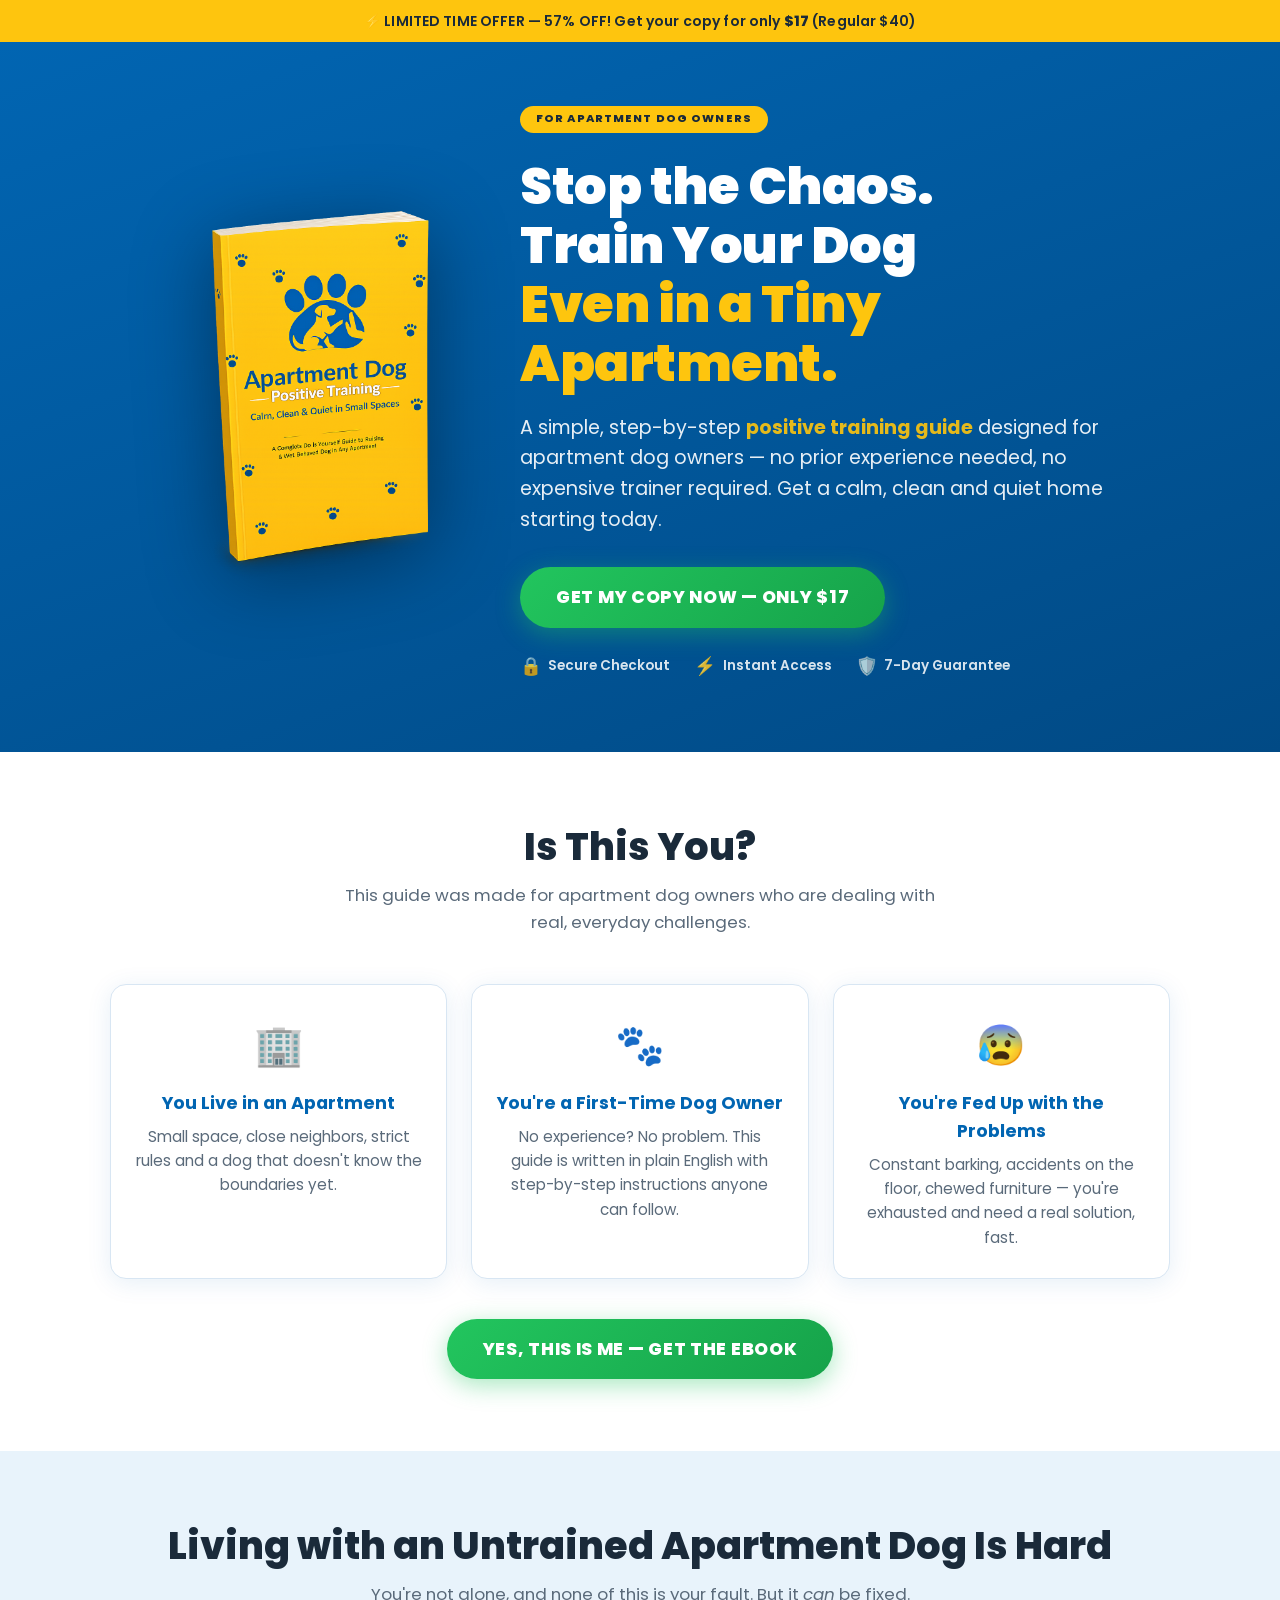
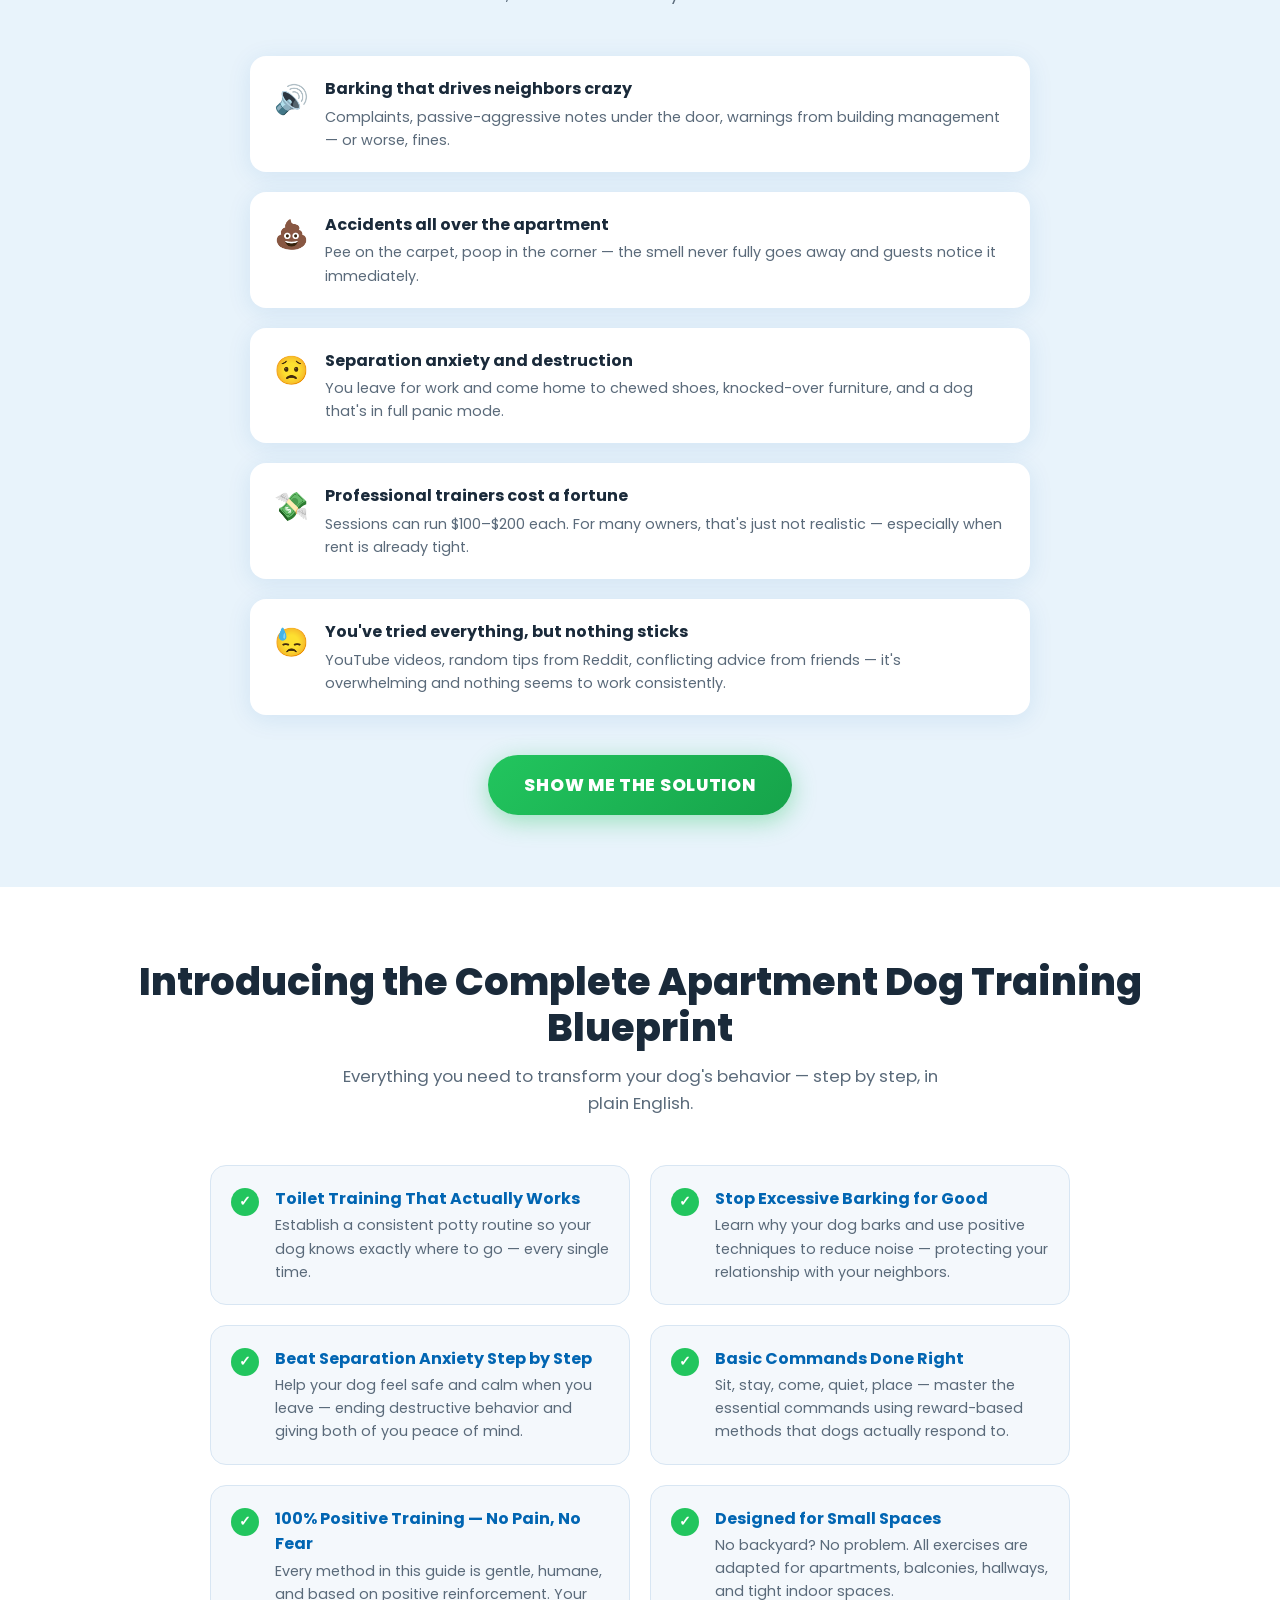
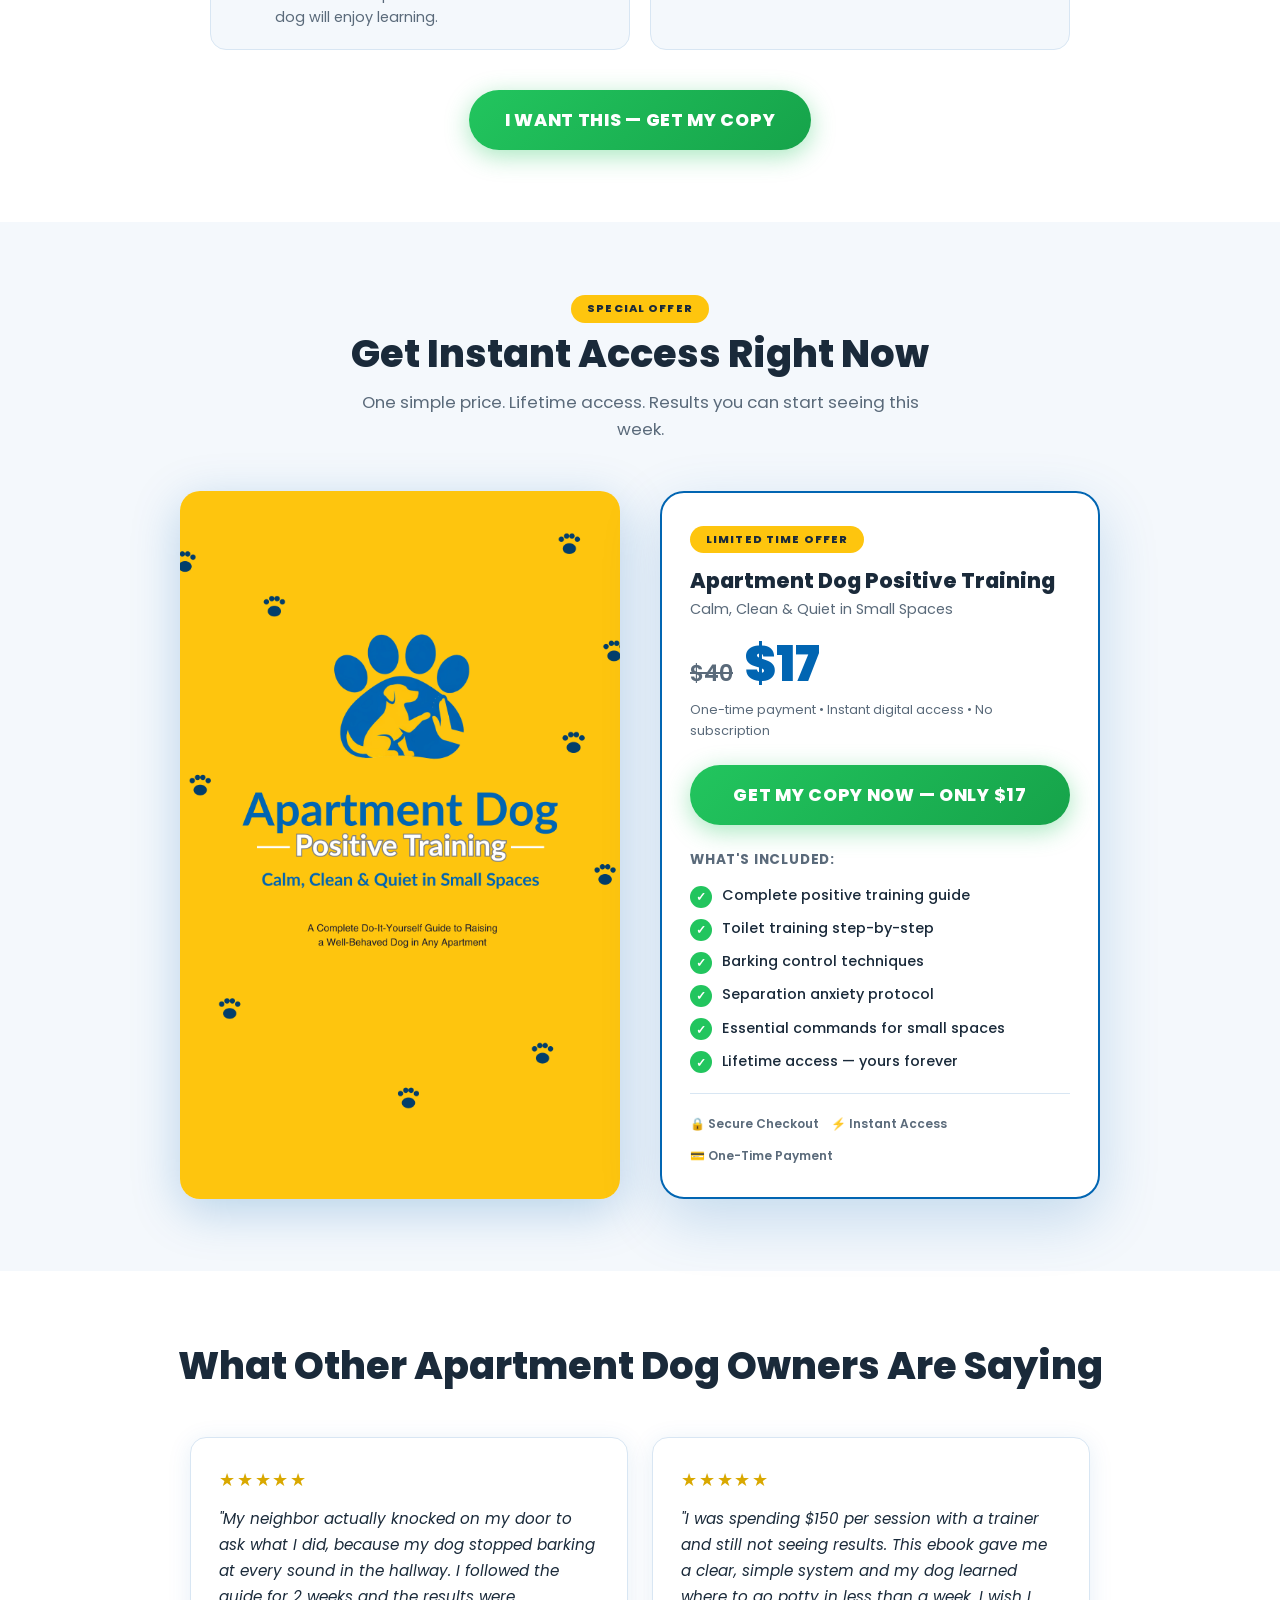
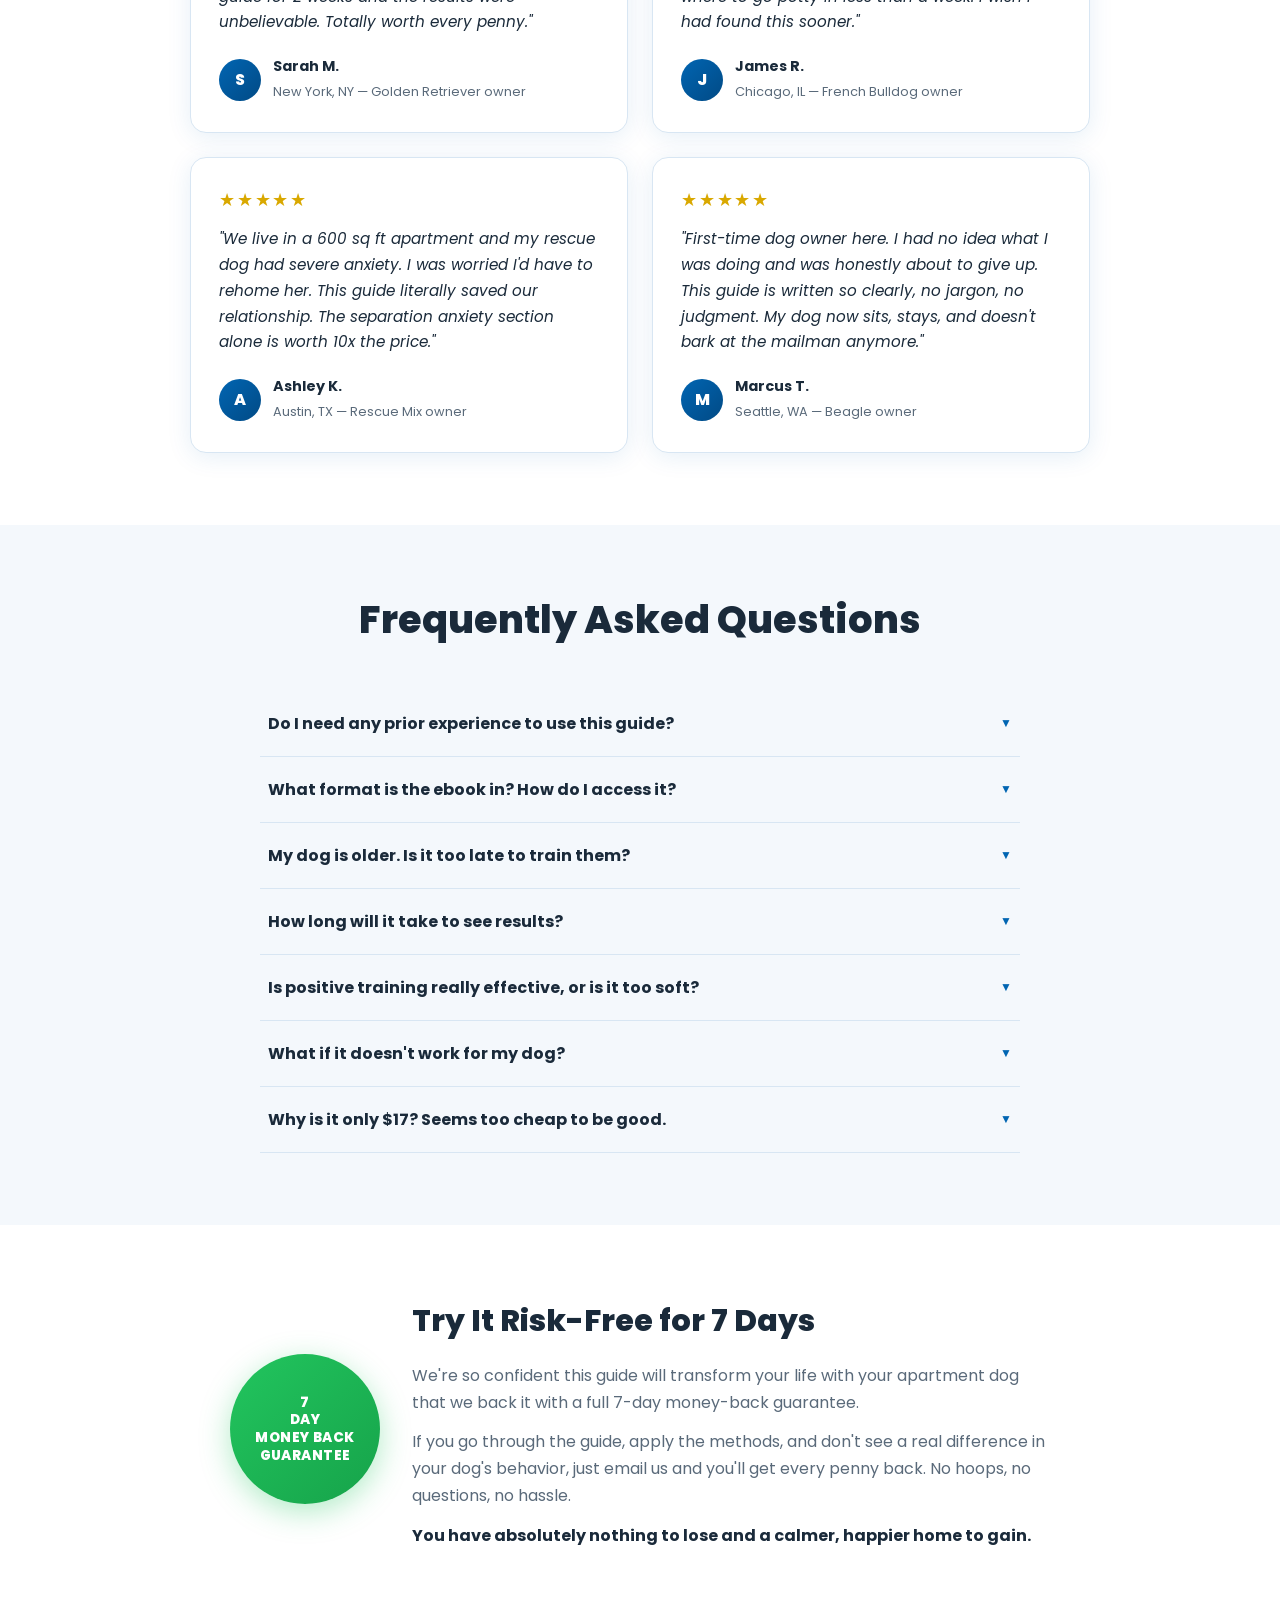
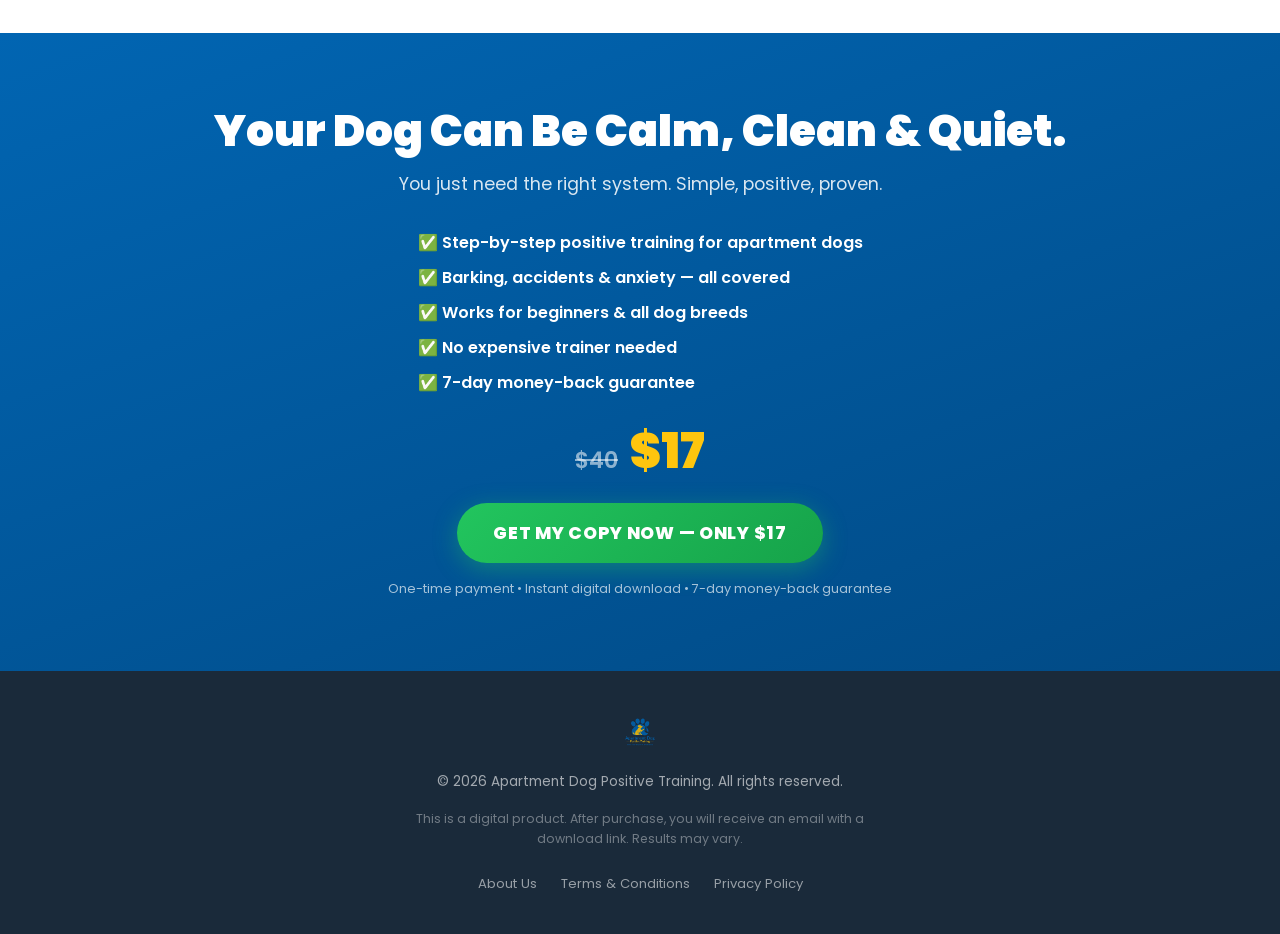
==== commit 8ecedf48: "Add ViewContent event to Meta Pixel Made-with: Cursor" ====
--- a/index.html
+++ b/index.html
@@ -41,6 +41,7 @@
       'https://connect.facebook.net/en_US/fbevents.js');
       fbq('init', '1336575755158150');
       fbq('track', 'PageView');
+      fbq('track', 'ViewContent');
     </script>
     <noscript><img height="1" width="1" style="display:none"
       src="https://www.facebook.com/tr?id=1336575755158150&ev=PageView&noscript=1"
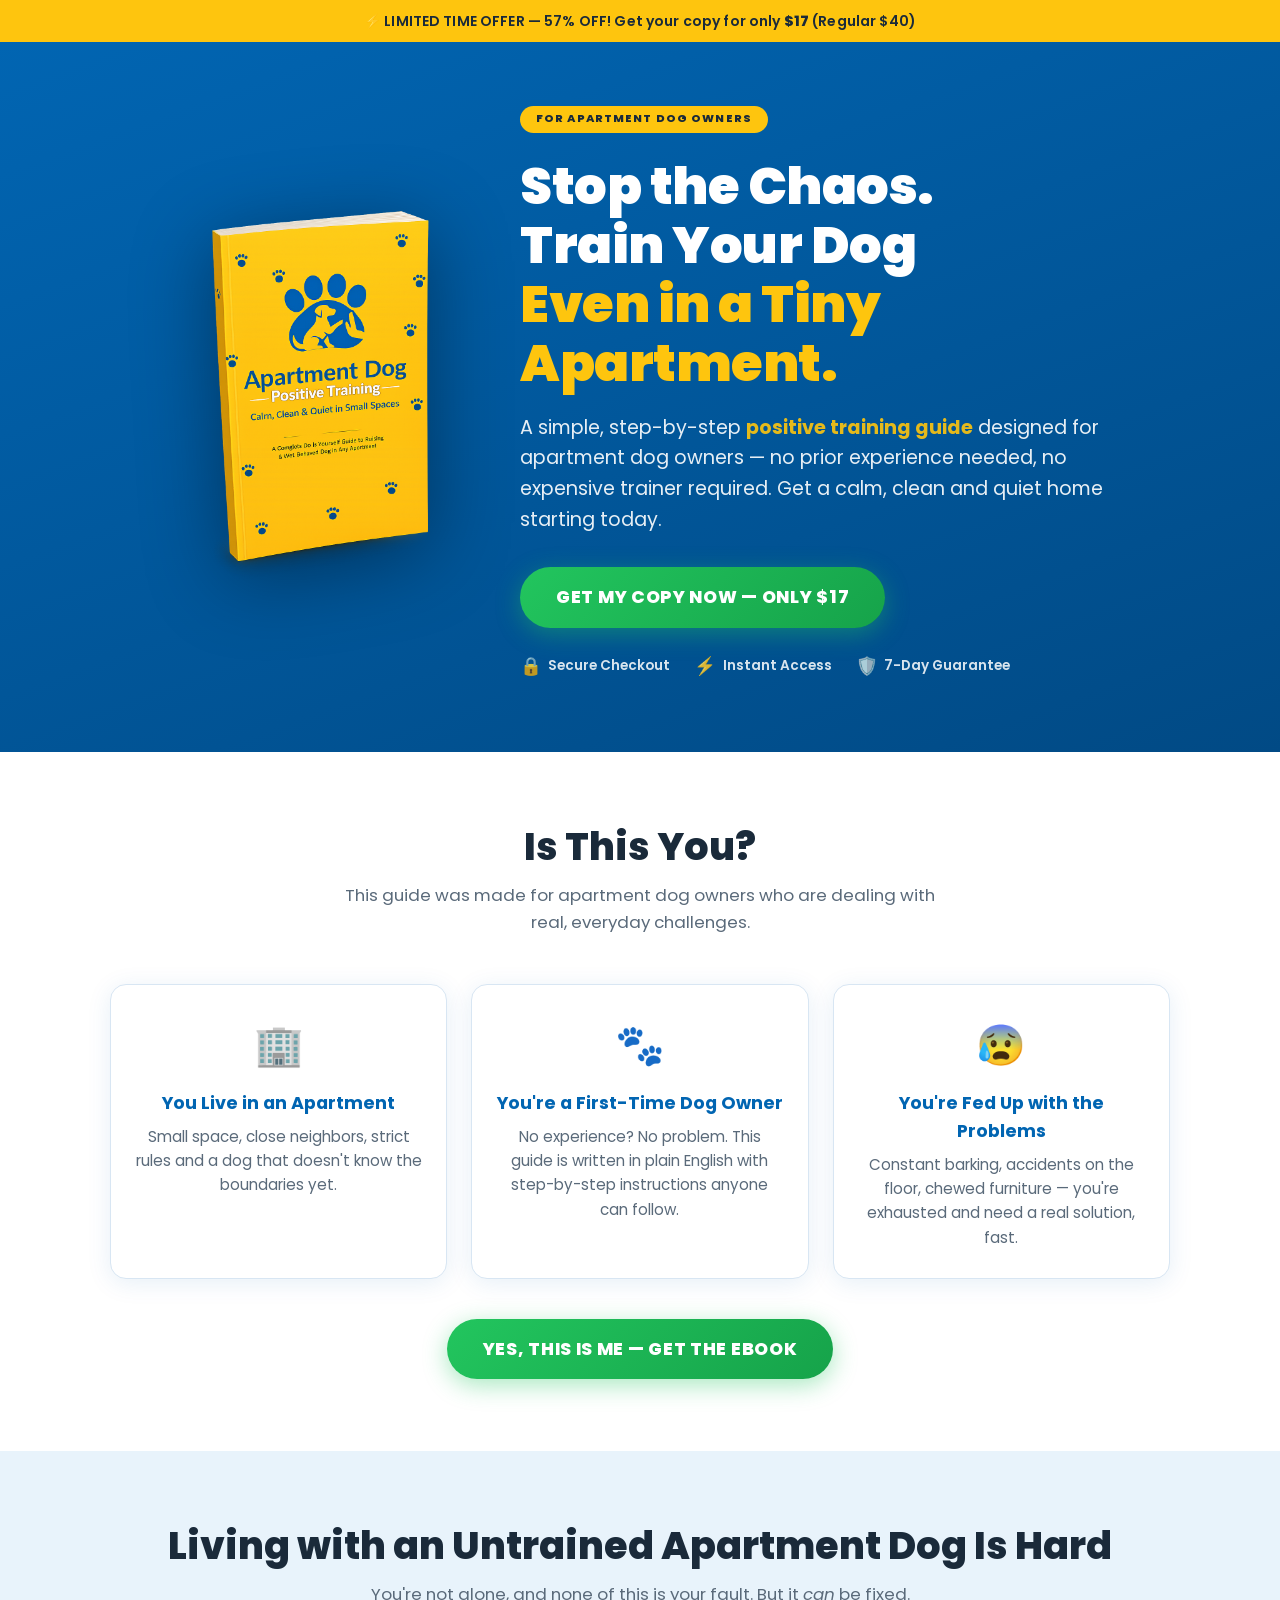
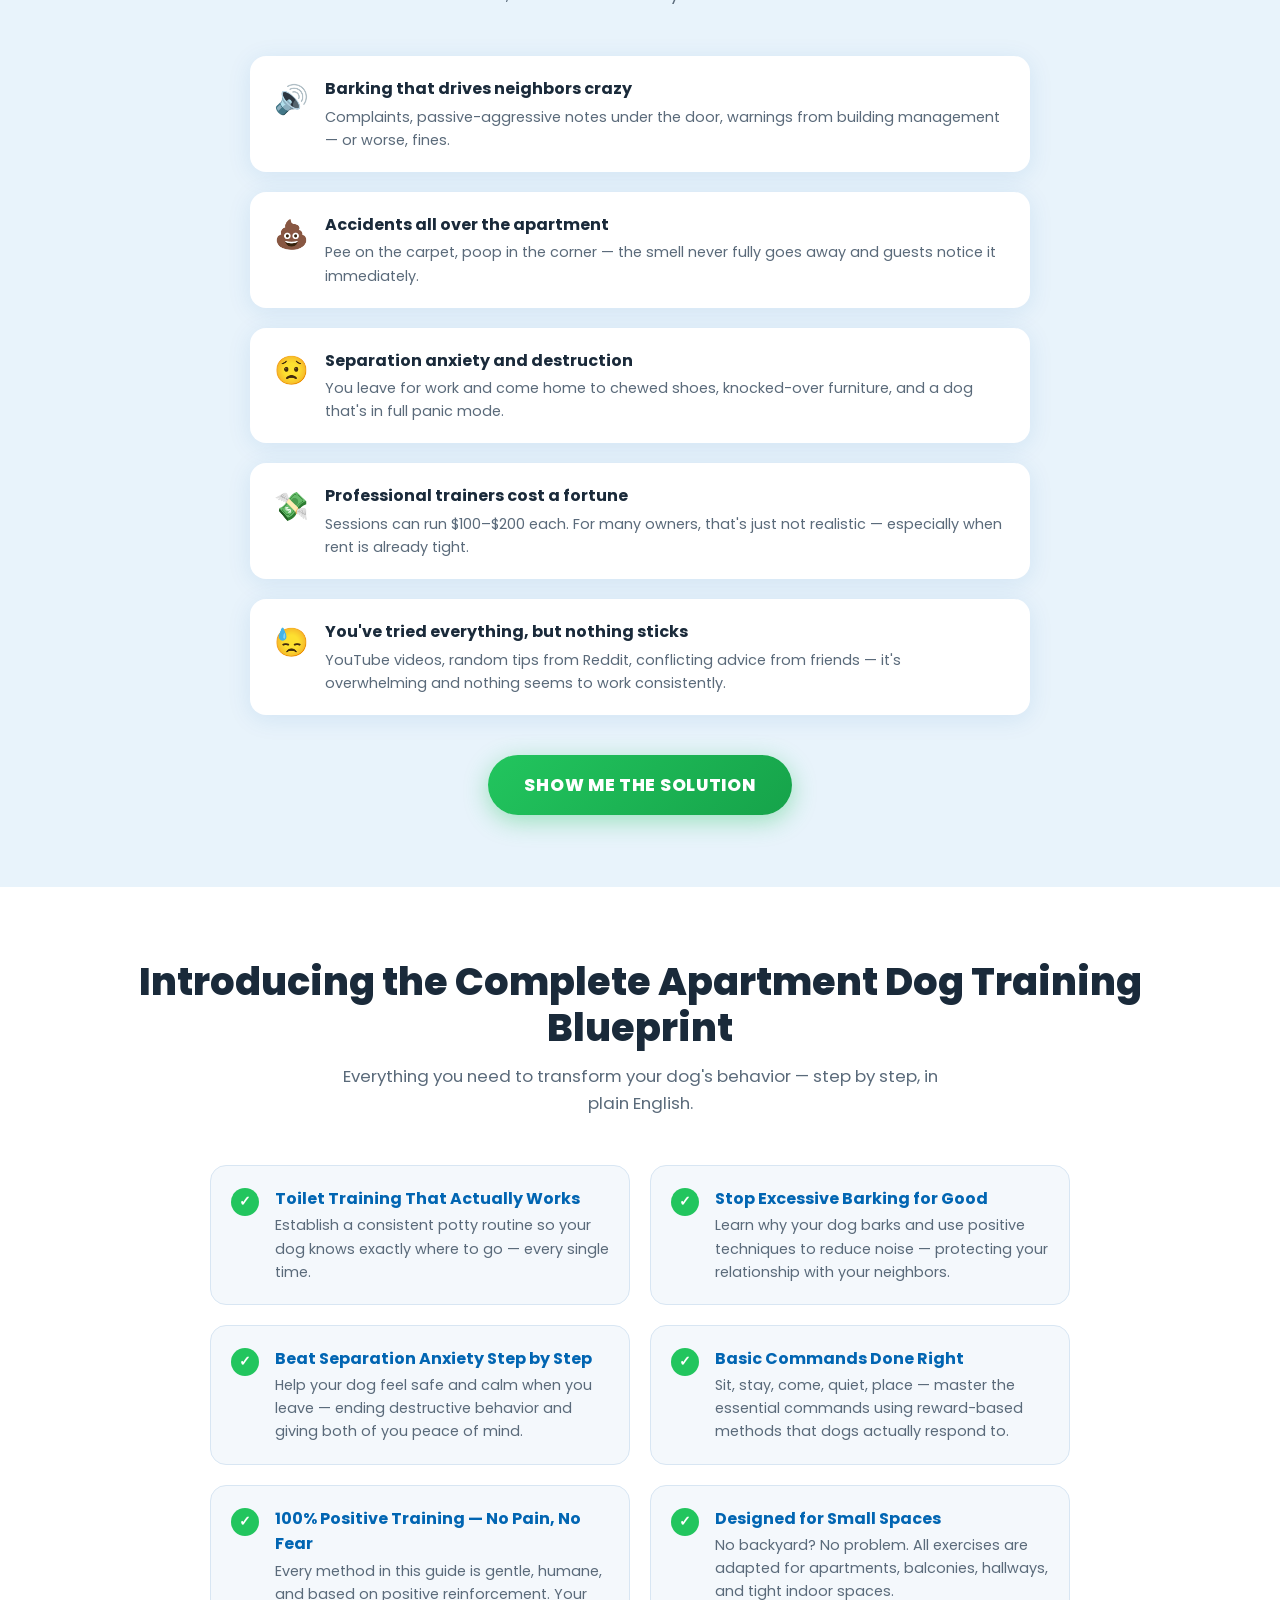
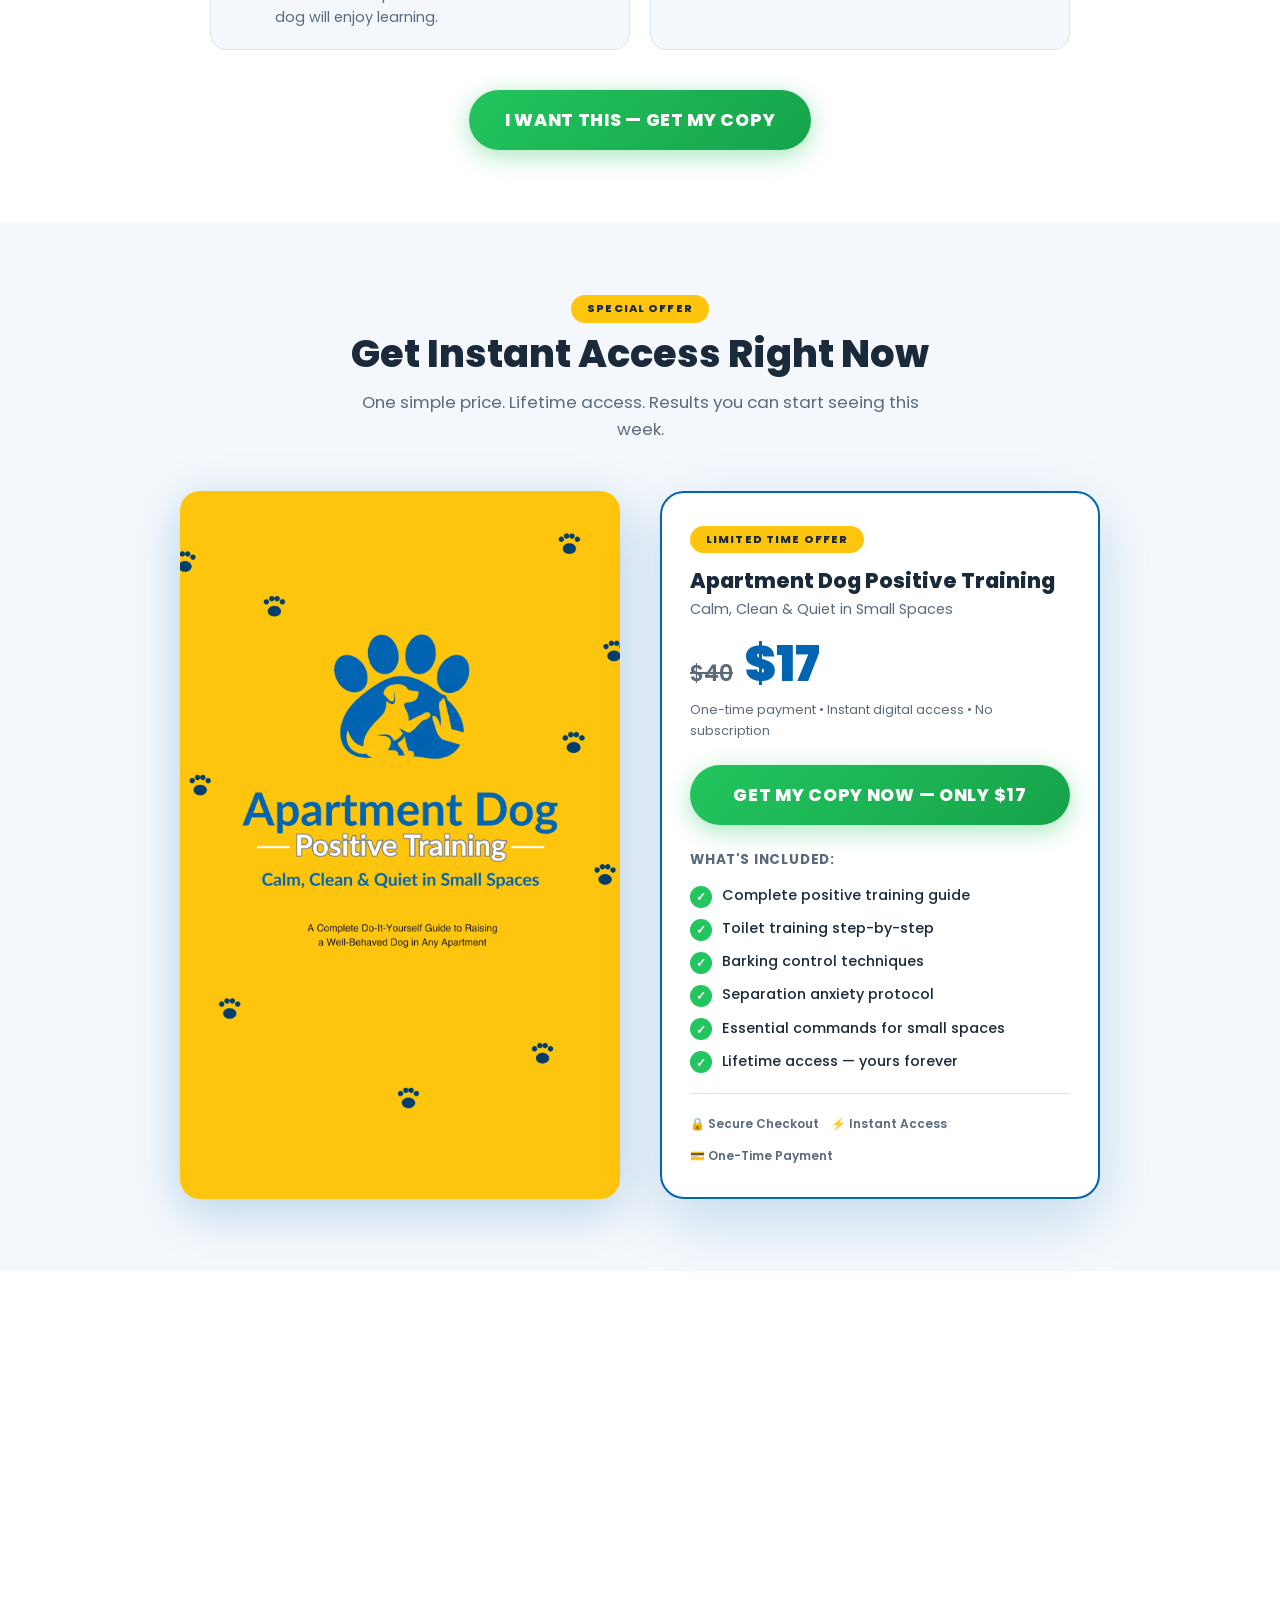
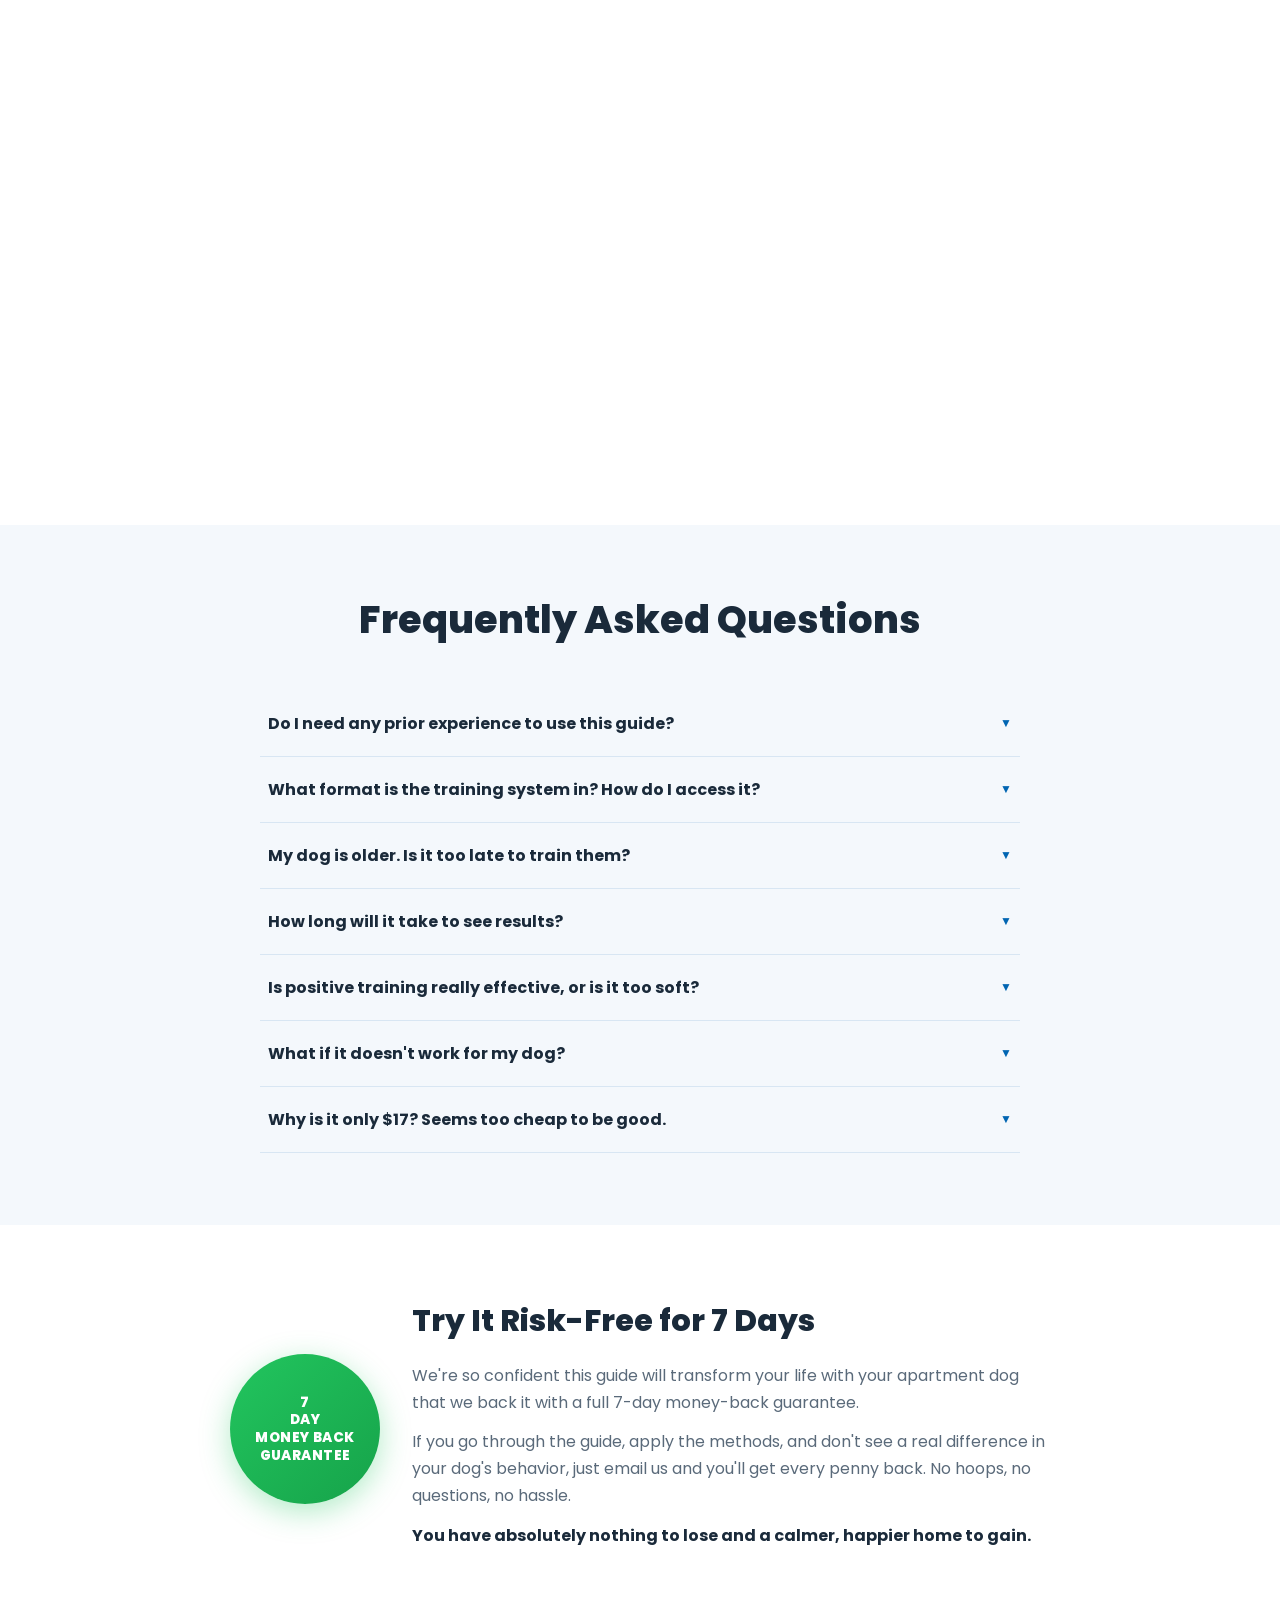
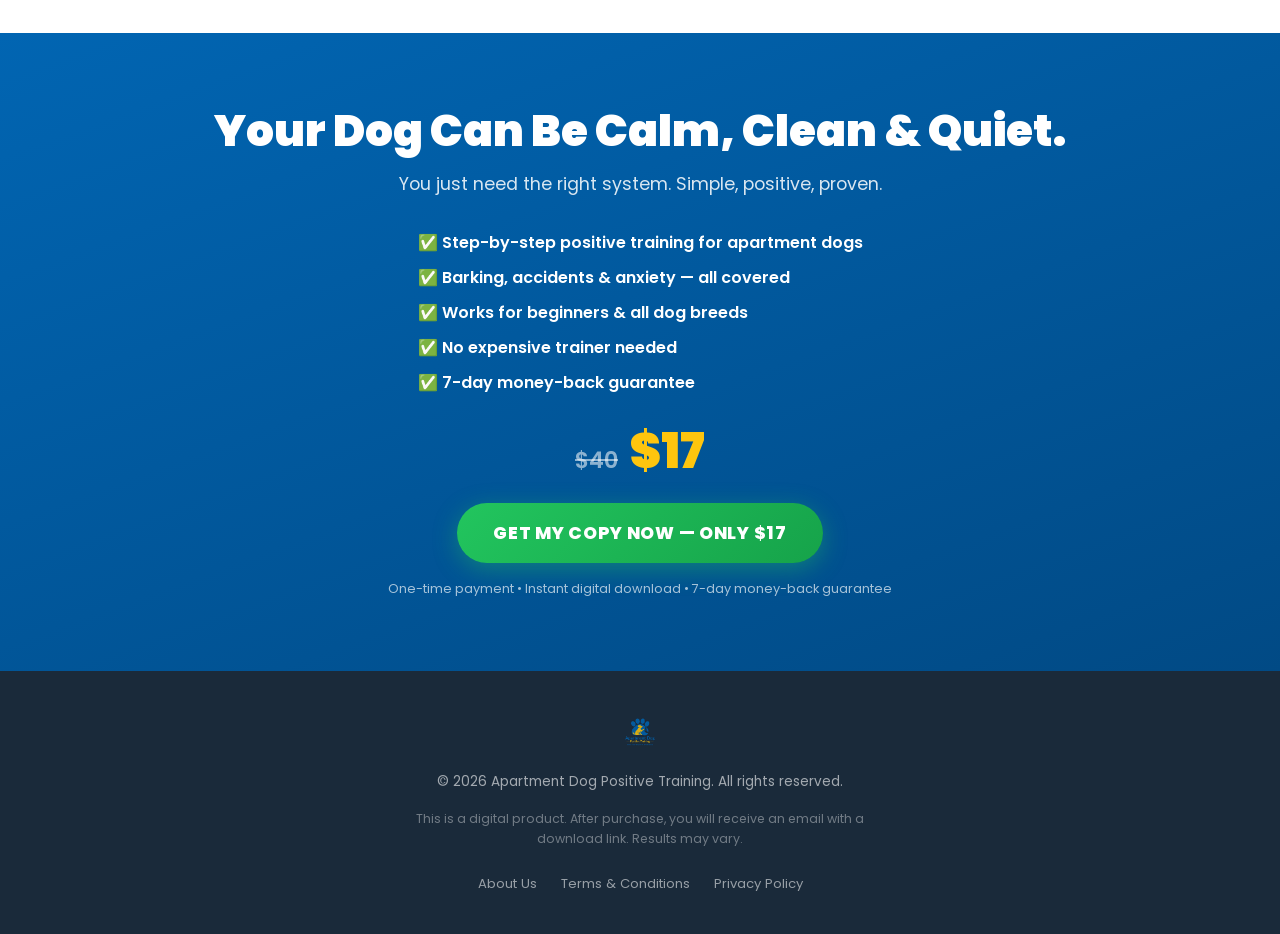
==== commit 96371deb: "Replace ebook references with method/system/blueprint language on landing page Made-with: Cursor" ====
--- a/index.html
+++ b/index.html
@@ -30,23 +30,24 @@
     <link rel="stylesheet" href="css/style.css" />
 
     <!-- Meta Pixel Code -->
-    <script>
-      !function(f,b,e,v,n,t,s)
-      {if(f.fbq)return;n=f.fbq=function(){n.callMethod?
-      n.callMethod.apply(n,arguments):n.queue.push(arguments)};
-      if(!f._fbq)f._fbq=n;n.push=n;n.loaded=!0;n.version='2.0';
-      n.queue=[];t=b.createElement(e);t.async=!0;
-      t.src=v;s=b.getElementsByTagName(e)[0];
-      s.parentNode.insertBefore(t,s)}(window, document,'script',
-      'https://connect.facebook.net/en_US/fbevents.js');
-      fbq('init', '1336575755158150');
-      fbq('track', 'PageView');
-      fbq('track', 'ViewContent');
-    </script>
-    <noscript><img height="1" width="1" style="display:none"
-      src="https://www.facebook.com/tr?id=1336575755158150&ev=PageView&noscript=1"
-    /></noscript>
-    <!-- End Meta Pixel Code -->
+<script>
+  !function(f,b,e,v,n,t,s)
+  {if(f.fbq)return;n=f.fbq=function(){n.callMethod?
+  n.callMethod.apply(n,arguments):n.queue.push(arguments)};
+  if(!f._fbq)f._fbq=n;n.push=n;n.loaded=!0;n.version='2.0';
+  n.queue=[];t=b.createElement(e);t.async=!0;
+  t.src=v;s=b.getElementsByTagName(e)[0];
+  s.parentNode.insertBefore(t,s)}(window, document,'script',
+  'https://connect.facebook.net/en_US/fbevents.js');
+  fbq('init', '2139020840216660');
+  fbq('track', 'PageView');
+  fbq('track', 'ViewContent');
+  </script>
+  <noscript><img height="1" width="1" style="display:none"
+  src="https://www.facebook.com/tr?id=2139020840216660&ev=PageView&noscript=1"
+  /></noscript>
+  <!-- End Meta Pixel Code -->
+   
   </head>
   <body>
 
@@ -248,7 +249,7 @@
         <div class="pricing-layout fade-in">
           <!-- Ebook cover -->
           <div class="pricing-cover">
-            <img src="public/capa_ebook.png" alt="Apartment Dog Positive Training Ebook Cover" class="ebook-cover-img" />
+            <img src="public/capa_ebook.png" alt="Apartment Dog Positive Training Method Cover" class="ebook-cover-img" />
           </div>
           <!-- Price card -->
           <div class="price-card featured">
@@ -304,7 +305,7 @@
           </div>
           <div class="testimonial-card">
             <div class="testimonial-stars">★★★★★</div>
-            <p class="testimonial-text">"I was spending $150 per session with a trainer and still not seeing results. This ebook gave me a clear, simple system and my dog learned where to go potty in less than a week. I wish I had found this sooner."</p>
+            <p class="testimonial-text">"I was spending $150 per session with a trainer and still not seeing results. This step-by-step system gave me a clear, simple blueprint and my dog learned where to go potty in less than a week. I wish I had found this sooner."</p>
             <div class="testimonial-author">
               <div class="testimonial-avatar">J</div>
               <div>
@@ -359,11 +360,11 @@
 
           <div class="faq-item">
             <button class="faq-question" aria-expanded="false">
-              What format is the ebook in? How do I access it?
-              <span class="faq-arrow">▼</span>
-            </button>
-            <div class="faq-answer">
-              <p>The ebook is a PDF file. After your purchase, you'll receive an email with a download link for instant access. You can read it on any device — phone, tablet, or computer — and even print it out if you prefer.</p>
+              What format is the training system in? How do I access it?
+              <span class="faq-arrow">▼</span>
+            </button>
+            <div class="faq-answer">
+              <p>The complete training system is delivered as a PDF blueprint. After your purchase, you'll receive an email with a download link for instant access. You can use it on any device — phone, tablet, or computer — and even print it out if you prefer.</p>
             </div>
           </div>
 
